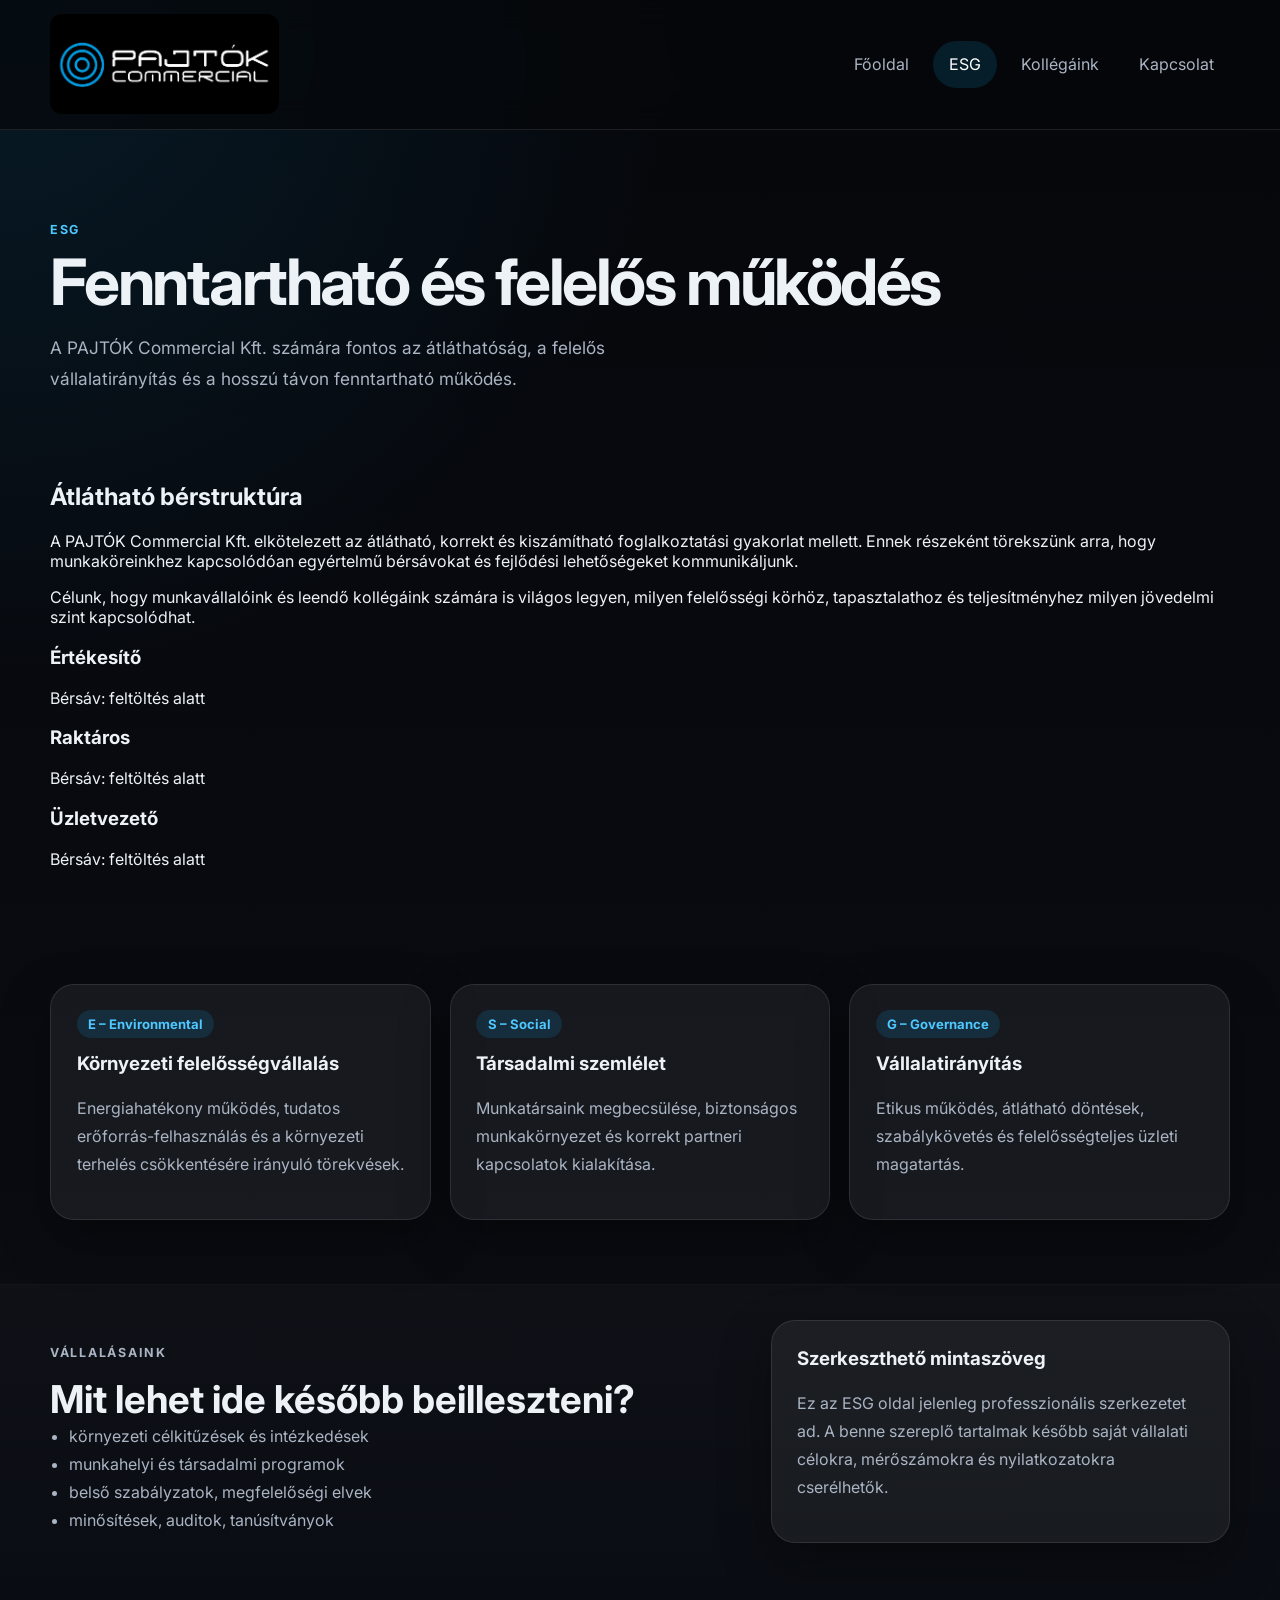
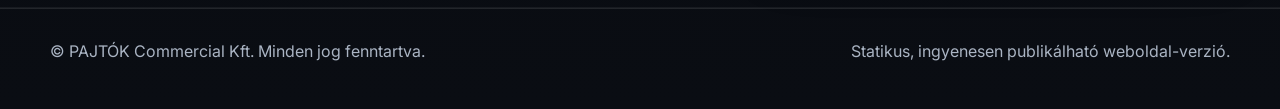
==== esg.html @ cf38f134 "Update esg.html" ====
<!DOCTYPE html>
<html lang="hu">
<head>
  <meta charset="UTF-8" />
  <meta name="viewport" content="width=device-width, initial-scale=1.0" />
  <title>ESG szemlélet | PAJTÓK Commercial Kft.</title>
  <meta name="description" content="PAJTÓK Commercial Kft. ESG oldala." />
  <link rel="preconnect" href="https://fonts.googleapis.com">
  <link rel="preconnect" href="https://fonts.gstatic.com" crossorigin>
  <link href="https://fonts.googleapis.com/css2?family=Inter:wght@400;500;600;700;800&display=swap" rel="stylesheet">
  <link rel="stylesheet" href="styles.css" />
  <meta name="description" content="Autóalkatrész kereskedelem Egerben és Hatvanban. Az Inter Cars Hungária Kft. franchise partnereként gyors és megbízható kiszolgálás." />
</head>
<body>
  <header class="site-header">
    <div class="container nav-wrap">
      <a class="brand" href="index.html">
        <img src="logo.jpg" alt="PAJTÓK Commercial Kft. logó" class="brand-logo" />
      </a>
      <button class="menu-toggle" aria-label="Menü megnyitása">☰</button>
      <nav class="site-nav">
        <a href="index.html">Főoldal</a>
        <a class="active" href="esg.html">ESG</a>
        <a href="kollegaink.html">Kollégáink</a>
        <a href="kapcsolat.html">Kapcsolat</a>
      </nav>
    </div>
  </header>

  <main>
    <section class="page-hero small-hero">
      <div class="container">
        <p class="eyebrow">ESG</p>
        <h1>Fenntartható és felelős működés</h1>
        <p class="lead narrow">
          A PAJTÓK Commercial Kft. számára fontos az átláthatóság, a felelős vállalatirányítás és a hosszú távon fenntartható működés.
        </p>
      </div>
    </section>
</section>

<!-- IDE jön az új blokk -->

<section class="section">
  <div class="container">
    <h2>Átlátható bérstruktúra</h2>

    <p>
      A PAJTÓK Commercial Kft. elkötelezett az átlátható, korrekt és kiszámítható foglalkoztatási gyakorlat mellett.
      Ennek részeként törekszünk arra, hogy munkaköreinkhez kapcsolódóan egyértelmű bérsávokat és fejlődési lehetőségeket kommunikáljunk.
    </p>

    <p>
      Célunk, hogy munkavállalóink és leendő kollégáink számára is világos legyen, milyen felelősségi körhöz,
      tapasztalathoz és teljesítményhez milyen jövedelmi szint kapcsolódhat.
    </p>

    <div class="salary-grid">
      <div class="salary-card">
        <h3>Értékesítő</h3>
        <p>Bérsáv: feltöltés alatt</p>
      </div>

      <div class="salary-card">
        <h3>Raktáros</h3>
        <p>Bérsáv: feltöltés alatt</p>
      </div>

      <div class="salary-card">
        <h3>Üzletvezető</h3>
        <p>Bérsáv: feltöltés alatt</p>
      </div>
    </div>
  </div>
</section>
    <section class="section">
      <div class="container cards three">
        <article class="card">
          <span class="pill">E – Environmental</span>
          <h3>Környezeti felelősségvállalás</h3>
          <p>Energiahatékony működés, tudatos erőforrás-felhasználás és a környezeti terhelés csökkentésére irányuló törekvések.</p>
        </article>
        <article class="card">
          <span class="pill">S – Social</span>
          <h3>Társadalmi szemlélet</h3>
          <p>Munkatársaink megbecsülése, biztonságos munkakörnyezet és korrekt partneri kapcsolatok kialakítása.</p>
        </article>
        <article class="card">
          <span class="pill">G – Governance</span>
          <h3>Vállalatirányítás</h3>
          <p>Etikus működés, átlátható döntések, szabálykövetés és felelősségteljes üzleti magatartás.</p>
        </article>
      </div>
    </section>

    <section class="section section-alt">
      <div class="container split">
        <div>
          <p class="eyebrow">Vállalásaink</p>
          <h2>Mit lehet ide később beilleszteni?</h2>
          <ul class="styled-list">
            <li>környezeti célkitűzések és intézkedések</li>
            <li>munkahelyi és társadalmi programok</li>
            <li>belső szabályzatok, megfelelőségi elvek</li>
            <li>minősítések, auditok, tanúsítványok</li>
          </ul>
        </div>
        <div class="card">
          <h3>Szerkeszthető mintaszöveg</h3>
          <p>
            Ez az ESG oldal jelenleg professzionális szerkezetet ad. A benne szereplő tartalmak később saját vállalati célokra, mérőszámokra
            és nyilatkozatokra cserélhetők.
          </p>
        </div>
      </div>
    </section>
  </main>

  <footer class="site-footer">
    <div class="container footer-wrap">
      <p>© <span id="year"></span> PAJTÓK Commercial Kft. Minden jog fenntartva.</p>
      <p class="footer-note">Statikus, ingyenesen publikálható weboldal-verzió.</p>
    </div>
  </footer>

  <script src="script.js"></script>
</body>
</html>
---- styles.css ----
:root {
  --bg: #06070a;
  --bg-soft: #0e1118;
  --panel: rgba(255, 255, 255, 0.06);
  --panel-strong: rgba(255, 255, 255, 0.09);
  --text: #edf2f7;
  --muted: #aab4c3;
  --line: rgba(255, 255, 255, 0.10);
  --accent: #10a7ef;
  --accent-2: #4fc7ff;
  --shadow: 0 20px 50px rgba(0,0,0,.35);
  --radius: 24px;
  --container: 1180px;
}

* { box-sizing: border-box; }
html { scroll-behavior: smooth; }
body {
  margin: 0;
  font-family: 'Inter', system-ui, sans-serif;
  background:
    radial-gradient(circle at top left, rgba(16, 167, 239, 0.12), transparent 32%),
    linear-gradient(180deg, #05070b 0%, #0a0d13 100%);
  color: var(--text);
}

a { color: inherit; text-decoration: none; }
img { max-width: 100%; display: block; }

.container {
  width: min(calc(100% - 2rem), var(--container));
  margin: 0 auto;
}

.site-header {
  position: sticky;
  top: 0;
  z-index: 20;
  backdrop-filter: blur(16px);
  background: rgba(6, 7, 10, 0.72);
  border-bottom: 1px solid var(--line);
}

.nav-wrap {
  display: flex;
  align-items: center;
  justify-content: space-between;
  gap: 1rem;
  padding: 0.9rem 0;
}

.brand-logo {
  height: 100px;
  width: auto;
  object-fit: contain;
  border-radius: 12px;
}

.site-nav {
  display: flex;
  gap: 0.5rem;
  flex-wrap: wrap;
}

.site-nav a {
  padding: 0.85rem 1rem;
  border-radius: 999px;
  color: var(--muted);
  transition: 0.25s ease;
}

.site-nav a:hover,
.site-nav a.active {
  color: white;
  background: rgba(16, 167, 239, 0.14);
}

.menu-toggle {
  display: none;
  border: 1px solid var(--line);
  background: transparent;
  color: white;
  border-radius: 14px;
  padding: 0.6rem 0.8rem;
  font-size: 1.1rem;
}

.hero,
.page-hero {
  padding: 5rem 0 3rem;
}

.hero-grid,
.split,
.contact-grid {
  display: grid;
  grid-template-columns: 1.2fr 0.8fr;
  gap: 2rem;
  align-items: center;
}

.hero h1,
.page-hero h1 {
  font-size: clamp(2.3rem, 5vw, 4.5rem);
  line-height: 1.02;
  margin: 0 0 1rem;
  letter-spacing: -0.04em;
}

.eyebrow {
  color: var(--accent-2);
  text-transform: uppercase;
  letter-spacing: 0.14em;
  font-size: 0.78rem;
  font-weight: 700;
  margin-bottom: 0.75rem;
}

.lead {
  font-size: 1.08rem;
  line-height: 1.8;
  color: var(--muted);
  max-width: 62ch;
}

.narrow { max-width: 54ch; }
.small-hero { padding-bottom: 1rem; }

.hero-actions {
  display: flex;
  gap: 0.85rem;
  flex-wrap: wrap;
  margin-top: 1.6rem;
}

.btn {
  display: inline-flex;
  align-items: center;
  justify-content: center;
  padding: 0.9rem 1.2rem;
  border-radius: 999px;
  font-weight: 700;
  transition: transform .2s ease, opacity .2s ease, background .2s ease;
}

.btn:hover { transform: translateY(-1px); }
.btn-primary {
  background: linear-gradient(135deg, var(--accent), var(--accent-2));
  color: #031018;
}
.btn-secondary {
  border: 1px solid var(--line);
  background: rgba(255,255,255,.04);
}

.glass,
.card,
.team-card {
  background: var(--panel);
  border: 1px solid var(--line);
  border-radius: var(--radius);
  box-shadow: var(--shadow);
}

.hero-card,
.card,
.team-card {
  padding: 1.6rem;
}

.section {
  padding: 2.2rem 0 4rem;
}

.section-alt {
  background: linear-gradient(180deg, rgba(255,255,255,0.02), rgba(255,255,255,0));
  border-top: 1px solid rgba(255,255,255,0.04);
  border-bottom: 1px solid rgba(255,255,255,0.04);
}

.section-heading { margin-bottom: 1.5rem; }
.section-heading h2,
.split h2 { font-size: clamp(1.8rem, 3vw, 2.7rem); margin: 0; }

.cards.three {
  display: grid;
  grid-template-columns: repeat(3, 1fr);
  gap: 1.2rem;
}

.card h3,
.team-card h3,
.hero-card h2 { margin-top: 0; }
.card p,
.team-card p,
.split p,
.hero-card li,
.styled-list li,
.accent-card li { color: var(--muted); line-height: 1.75; }

.check-list,
.styled-list,
.accent-card ol {
  margin: 0;
  padding-left: 1.2rem;
}

.pill {
  display: inline-block;
  margin-bottom: 0.9rem;
  padding: 0.35rem 0.7rem;
  border-radius: 999px;
  background: rgba(16, 167, 239, 0.14);
  color: var(--accent-2);
  font-size: 0.82rem;
  font-weight: 700;
}

.accent-card {
  background: linear-gradient(180deg, rgba(16,167,239,.12), rgba(255,255,255,.04));
}

.team-card {
  text-align: center;
}

.avatar {
  width: 74px;
  height: 74px;
  margin: 0 auto 1rem;
  border-radius: 50%;
  background: linear-gradient(135deg, var(--accent), var(--accent-2));
  color: #031018;
  display: grid;
  place-items: center;
  font-weight: 800;
  font-size: 1.15rem;
}

.role {
  color: var(--accent-2) !important;
  font-weight: 600;
}

.contact-grid {
  align-items: start;
}

.contact-card h2 { margin-top: 0; }
.contact-list {
  display: grid;
  gap: 1rem;
}
.contact-label {
  display: block;
  color: var(--muted);
  font-size: 0.82rem;
  margin-bottom: 0.25rem;
  text-transform: uppercase;
  letter-spacing: 0.08em;
}

.contact-form {
  display: grid;
  gap: 1rem;
}

.contact-form label {
  display: grid;
  gap: 0.5rem;
  color: var(--muted);
  font-weight: 500;
}

.contact-form input,
.contact-form textarea {
  width: 100%;
  border: 1px solid var(--line);
  border-radius: 18px;
  background: rgba(255,255,255,0.04);
  color: white;
  padding: 0.95rem 1rem;
  font: inherit;
}

.form-note {
  margin-top: 0.9rem;
  color: var(--muted);
  font-size: 0.92rem;
}

.site-footer {
  border-top: 1px solid var(--line);
  padding: 1rem 0 2rem;
}

.footer-wrap {
  display: flex;
  justify-content: space-between;
  gap: 1rem;
  flex-wrap: wrap;
  color: var(--muted);
}

@media (max-width: 920px) {
  .hero-grid,
  .split,
  .contact-grid,
  .cards.three {
    grid-template-columns: 1fr;
  }

  .menu-toggle { display: inline-block; }
  .site-nav {
    display: none;
    position: absolute;
    left: 1rem;
    right: 1rem;
    top: calc(100% + 0.5rem);
    flex-direction: column;
    padding: 0.8rem;
    background: rgba(8, 10, 15, 0.98);
    border: 1px solid var(--line);
    border-radius: 20px;
  }
  .site-nav.open { display: flex; }
}
.brand {
background: transparent;
  padding: 0;
  border-radius: 0;
}
.contact-grid {
  display: grid;
  grid-template-columns: 1fr 1fr;
  gap: 24px;
  margin-top: 30px;
}

.contact-card {
  background: rgba(255,255,255,0.04);
  padding: 20px;
  border-radius: 16px;
  border: 1px solid rgba(255,255,255,0.08);
}

.contact-card h2 {
  margin-bottom: 10px;
}

.contact-card a {
  color: #4fd1ff;
  text-decoration: none;
}

.contact-card iframe {
  width: 100%;
  height: 250px;
  border: 0;
  border-radius: 12px;
  margin-top: 15px;
}
@media (max-width: 768px) {
  .contact-grid {
    grid-template-columns: 1fr;
  }
}
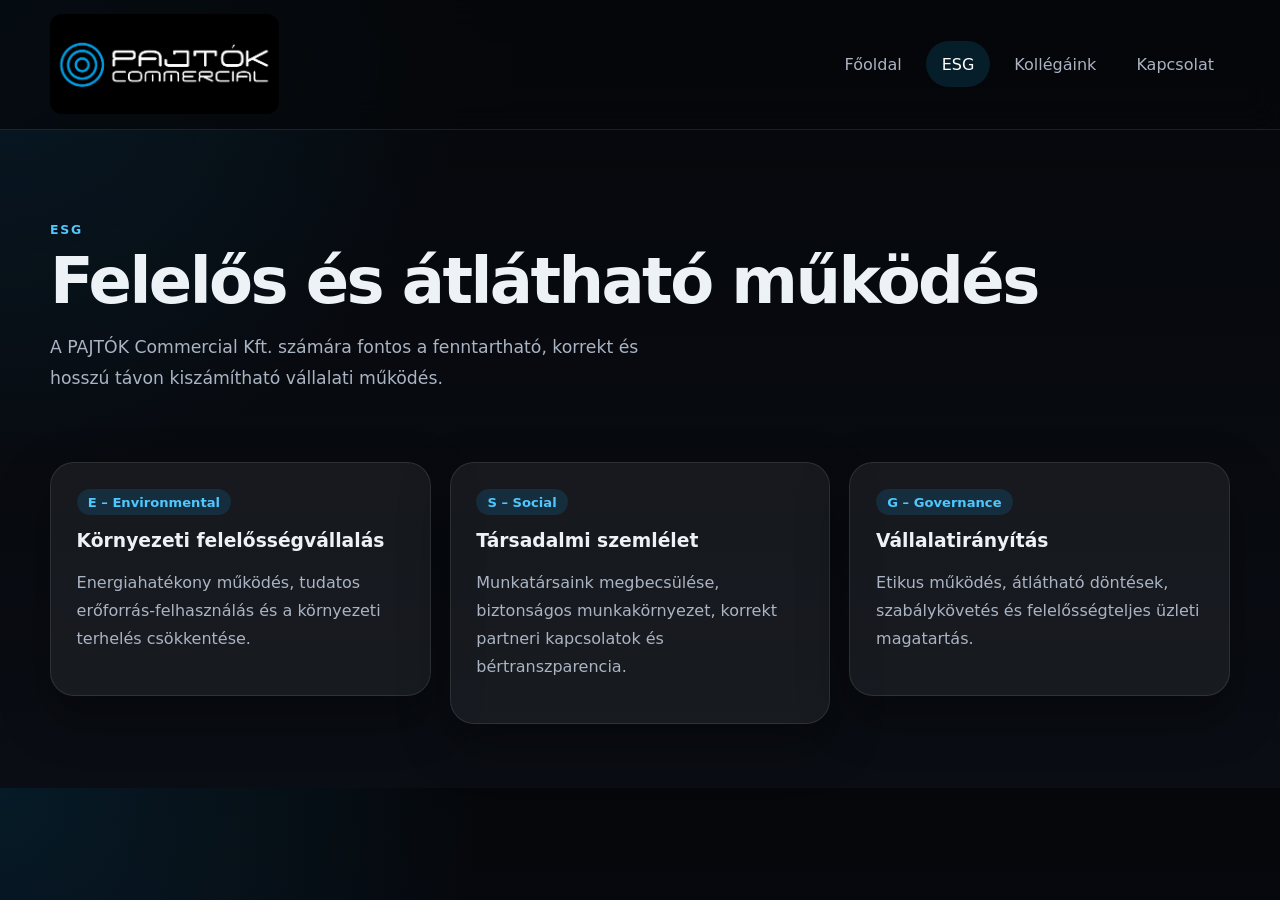
==== commit 906bb234: "Update esg.html" ====
--- a/esg.html
+++ b/esg.html
@@ -4,125 +4,88 @@
   <meta charset="UTF-8" />
   <meta name="viewport" content="width=device-width, initial-scale=1.0" />
   <title>ESG szemlélet | PAJTÓK Commercial Kft.</title>
-  <meta name="description" content="PAJTÓK Commercial Kft. ESG oldala." />
-  <link rel="preconnect" href="https://fonts.googleapis.com">
-  <link rel="preconnect" href="https://fonts.gstatic.com" crossorigin>
-  <link href="https://fonts.googleapis.com/css2?family=Inter:wght@400;500;600;700;800&display=swap" rel="stylesheet">
-  <link rel="stylesheet" href="styles.css" />
-  <meta name="description" content="Autóalkatrész kereskedelem Egerben és Hatvanban. Az Inter Cars Hungária Kft. franchise partnereként gyors és megbízható kiszolgálás." />
+  <meta name="description" content="A PAJTÓK Commercial Kft. ESG szemlélete: környezeti felelősségvállalás, társadalmi szemlélet és átlátható vállalatirányítás." />
+  <link rel="stylesheet" href="styles.css".info-card-link {
+  display: block;
+  text-decoration: none;
+  color: inherit;
+}
+
+.info-card-link .card {
+  height: 100%;
+  cursor: pointer;
+  transition: transform 0.25s ease, border-color 0.25s ease, box-shadow 0.25s ease;
+}
+
+.info-card-link .card:hover {
+  transform: translateY(-4px);
+  border-color: rgba(79, 209, 255, 0.25);
+  box-shadow: 0 18px 40px rgba(0, 0, 0, 0.22);
+} />
 </head>
+
 <body>
-  <header class="site-header">
-    <div class="container nav-wrap">
-      <a class="brand" href="index.html">
-        <img src="logo.jpg" alt="PAJTÓK Commercial Kft. logó" class="brand-logo" />
-      </a>
-      <button class="menu-toggle" aria-label="Menü megnyitása">☰</button>
-      <nav class="site-nav">
-        <a href="index.html">Főoldal</a>
-        <a class="active" href="esg.html">ESG</a>
-        <a href="kollegaink.html">Kollégáink</a>
-        <a href="kapcsolat.html">Kapcsolat</a>
-      </nav>
+<header class="site-header">
+  <div class="container nav-wrap">
+    <a class="brand" href="index.html">
+      <img src="logo.jpg" alt="PAJTÓK Commercial Kft. logó" class="brand-logo" />
+    </a>
+
+    <nav class="site-nav">
+      <a href="index.html">Főoldal</a>
+      <a class="active" href="esg.html">ESG</a>
+      <a href="kollegaink.html">Kollégáink</a>
+      <a href="kapcsolat.html">Kapcsolat</a>
+    </nav>
+  </div>
+</header>
+
+<main>
+  <section class="page-hero small-hero">
+    <div class="container">
+      <p class="eyebrow">ESG</p>
+      <h1>Felelős és átlátható működés</h1>
+      <p class="lead narrow">
+        A PAJTÓK Commercial Kft. számára fontos a fenntartható, korrekt és hosszú távon kiszámítható vállalati működés.
+      </p>
     </div>
-  </header>
+  </section>
 
-  <main>
-    <section class="page-hero small-hero">
-      <div class="container">
-        <p class="eyebrow">ESG</p>
-        <h1>Fenntartható és felelős működés</h1>
-        <p class="lead narrow">
-          A PAJTÓK Commercial Kft. számára fontos az átláthatóság, a felelős vállalatirányítás és a hosszú távon fenntartható működés.
-        </p>
-      </div>
-    </section>
-</section>
+  <section class="section">
+    <div class="container cards three">
 
-<!-- IDE jön az új blokk -->
-
-<section class="section">
-  <div class="container">
-    <h2>Átlátható bérstruktúra</h2>
-
-    <p>
-      A PAJTÓK Commercial Kft. elkötelezett az átlátható, korrekt és kiszámítható foglalkoztatási gyakorlat mellett.
-      Ennek részeként törekszünk arra, hogy munkaköreinkhez kapcsolódóan egyértelmű bérsávokat és fejlődési lehetőségeket kommunikáljunk.
-    </p>
-
-    <p>
-      Célunk, hogy munkavállalóink és leendő kollégáink számára is világos legyen, milyen felelősségi körhöz,
-      tapasztalathoz és teljesítményhez milyen jövedelmi szint kapcsolódhat.
-    </p>
-
-    <div class="salary-grid">
-      <div class="salary-card">
-        <h3>Értékesítő</h3>
-        <p>Bérsáv: feltöltés alatt</p>
-      </div>
-
-      <div class="salary-card">
-        <h3>Raktáros</h3>
-        <p>Bérsáv: feltöltés alatt</p>
-      </div>
-
-      <div class="salary-card">
-        <h3>Üzletvezető</h3>
-        <p>Bérsáv: feltöltés alatt</p>
-      </div>
-    </div>
-  </div>
-</section>
-    <section class="section">
-      <div class="container cards three">
+      <a class="info-card-link" href="environmental.html">
         <article class="card">
           <span class="pill">E – Environmental</span>
           <h3>Környezeti felelősségvállalás</h3>
-          <p>Energiahatékony működés, tudatos erőforrás-felhasználás és a környezeti terhelés csökkentésére irányuló törekvések.</p>
+          <p>
+            Energiahatékony működés, tudatos erőforrás-felhasználás és a környezeti terhelés csökkentése.
+          </p>
         </article>
+      </a>
+
+      <a class="info-card-link" href="social.html">
         <article class="card">
           <span class="pill">S – Social</span>
           <h3>Társadalmi szemlélet</h3>
-          <p>Munkatársaink megbecsülése, biztonságos munkakörnyezet és korrekt partneri kapcsolatok kialakítása.</p>
+          <p>
+            Munkatársaink megbecsülése, biztonságos munkakörnyezet, korrekt partneri kapcsolatok és bértranszparencia.
+          </p>
         </article>
+      </a>
+
+      <a class="info-card-link" href="governance.html">
         <article class="card">
           <span class="pill">G – Governance</span>
           <h3>Vállalatirányítás</h3>
-          <p>Etikus működés, átlátható döntések, szabálykövetés és felelősségteljes üzleti magatartás.</p>
+          <p>
+            Etikus működés, átlátható döntések, szabálykövetés és felelősségteljes üzleti magatartás.
+          </p>
         </article>
-      </div>
-    </section>
+      </a>
 
-    <section class="section section-alt">
-      <div class="container split">
-        <div>
-          <p class="eyebrow">Vállalásaink</p>
-          <h2>Mit lehet ide később beilleszteni?</h2>
-          <ul class="styled-list">
-            <li>környezeti célkitűzések és intézkedések</li>
-            <li>munkahelyi és társadalmi programok</li>
-            <li>belső szabályzatok, megfelelőségi elvek</li>
-            <li>minősítések, auditok, tanúsítványok</li>
-          </ul>
-        </div>
-        <div class="card">
-          <h3>Szerkeszthető mintaszöveg</h3>
-          <p>
-            Ez az ESG oldal jelenleg professzionális szerkezetet ad. A benne szereplő tartalmak később saját vállalati célokra, mérőszámokra
-            és nyilatkozatokra cserélhetők.
-          </p>
-        </div>
-      </div>
-    </section>
-  </main>
-
-  <footer class="site-footer">
-    <div class="container footer-wrap">
-      <p>© <span id="year"></span> PAJTÓK Commercial Kft. Minden jog fenntartva.</p>
-      <p class="footer-note">Statikus, ingyenesen publikálható weboldal-verzió.</p>
     </div>
-  </footer>
-
-  <script src="script.js"></script>
+  </section>
+</main>
 </body>
 </html>
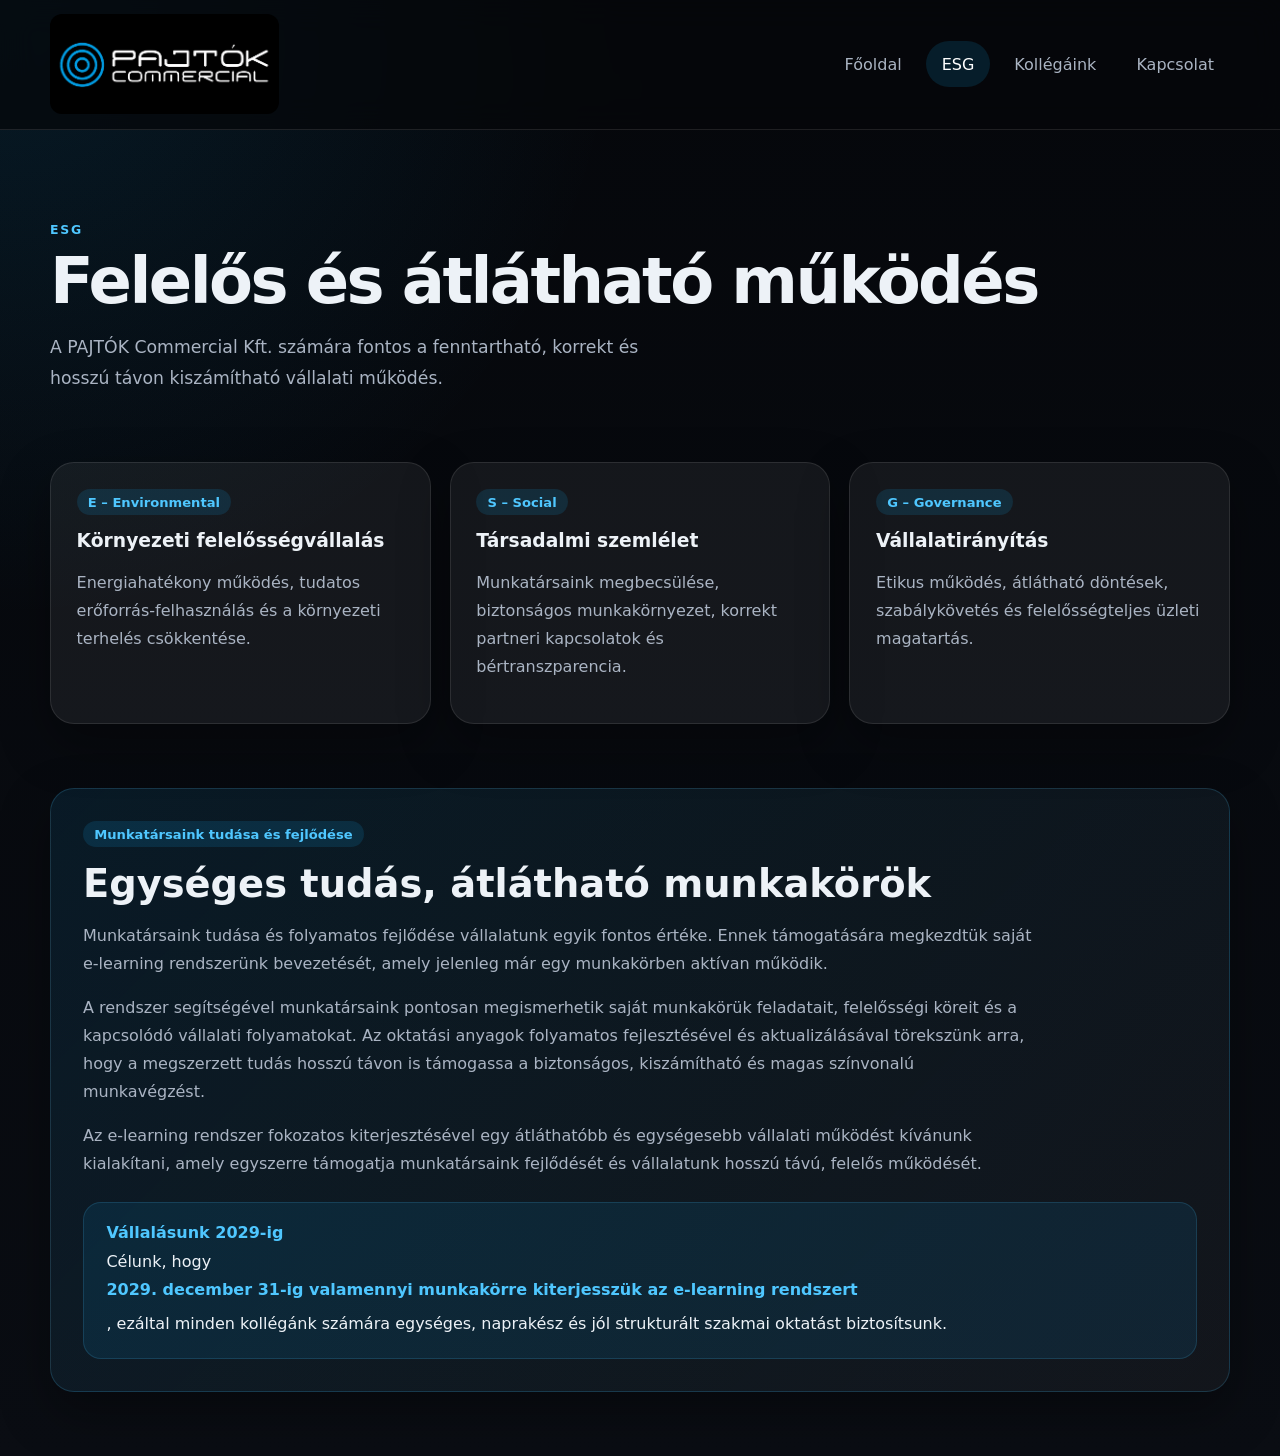
==== commit 75f28f43: "Update esg.html" ====
--- a/esg.html
+++ b/esg.html
@@ -1,34 +1,106 @@
 <!DOCTYPE html>
 <html lang="hu">
+
 <head>
   <meta charset="UTF-8" />
   <meta name="viewport" content="width=device-width, initial-scale=1.0" />
+
   <title>ESG szemlélet | PAJTÓK Commercial Kft.</title>
-  <meta name="description" content="A PAJTÓK Commercial Kft. ESG szemlélete: környezeti felelősségvállalás, társadalmi szemlélet és átlátható vállalatirányítás." />
-  <link rel="stylesheet" href="styles.css".info-card-link {
-  display: block;
-  text-decoration: none;
-  color: inherit;
-}
-
-.info-card-link .card {
-  height: 100%;
-  cursor: pointer;
-  transition: transform 0.25s ease, border-color 0.25s ease, box-shadow 0.25s ease;
-}
-
-.info-card-link .card:hover {
-  transform: translateY(-4px);
-  border-color: rgba(79, 209, 255, 0.25);
-  box-shadow: 0 18px 40px rgba(0, 0, 0, 0.22);
-} />
+
+  <meta
+    name="description"
+    content="A PAJTÓK Commercial Kft. ESG szemlélete: környezeti felelősségvállalás, társadalmi szemlélet, munkatársaink fejlesztése és átlátható vállalatirányítás."
+  />
+
+  <link rel="stylesheet" href="styles.css" />
+
+  <style>
+    .info-card-link {
+      display: block;
+      text-decoration: none;
+      color: inherit;
+    }
+
+    .info-card-link .card {
+      height: 100%;
+      cursor: pointer;
+      transition:
+        transform 0.25s ease,
+        border-color 0.25s ease,
+        box-shadow 0.25s ease;
+    }
+
+    .info-card-link .card:hover {
+      transform: translateY(-4px);
+      border-color: rgba(79, 209, 255, 0.25);
+      box-shadow: 0 18px 40px rgba(0, 0, 0, 0.22);
+    }
+
+    /* E-learning ESG blokk */
+
+    .learning-section {
+      padding-top: 0;
+    }
+
+    .learning-card {
+      background:
+        linear-gradient(
+          135deg,
+          rgba(16, 167, 239, 0.10),
+          rgba(255, 255, 255, 0.04)
+        );
+      border: 1px solid rgba(79, 199, 255, 0.18);
+      border-radius: var(--radius);
+      padding: 2rem;
+      box-shadow: var(--shadow);
+    }
+
+    .learning-card h2 {
+      margin-top: 0;
+      margin-bottom: 1rem;
+      font-size: clamp(1.7rem, 3vw, 2.4rem);
+    }
+
+    .learning-card p {
+      color: var(--muted);
+      line-height: 1.75;
+      max-width: 950px;
+    }
+
+    .learning-goal {
+      margin-top: 1.5rem;
+      padding: 1.2rem 1.4rem;
+      background: rgba(16, 167, 239, 0.10);
+      border: 1px solid rgba(79, 199, 255, 0.16);
+      border-radius: 18px;
+    }
+
+    .learning-goal strong {
+      display: block;
+      color: var(--accent-2);
+      margin-bottom: 0.4rem;
+    }
+
+    .learning-goal p {
+      margin: 0;
+      color: var(--text);
+    }
+  </style>
 </head>
 
+
 <body>
+
 <header class="site-header">
+
   <div class="container nav-wrap">
+
     <a class="brand" href="index.html">
-      <img src="logo.jpg" alt="PAJTÓK Commercial Kft. logó" class="brand-logo" />
+      <img
+        src="logo.jpg"
+        alt="PAJTÓK Commercial Kft. logó"
+        class="brand-logo"
+      />
     </a>
 
     <nav class="site-nav">
@@ -37,55 +109,183 @@
       <a href="kollegaink.html">Kollégáink</a>
       <a href="kapcsolat.html">Kapcsolat</a>
     </nav>
+
   </div>
+
 </header>
 
+
 <main>
+
+  <!-- ESG FEJLÉC -->
+
   <section class="page-hero small-hero">
+
     <div class="container">
+
       <p class="eyebrow">ESG</p>
+
       <h1>Felelős és átlátható működés</h1>
+
       <p class="lead narrow">
-        A PAJTÓK Commercial Kft. számára fontos a fenntartható, korrekt és hosszú távon kiszámítható vállalati működés.
+        A PAJTÓK Commercial Kft. számára fontos a fenntartható,
+        korrekt és hosszú távon kiszámítható vállalati működés.
       </p>
+
     </div>
+
   </section>
 
+
+  <!-- ESG HÁROM FŐ PILLÉR -->
+
   <section class="section">
+
     <div class="container cards three">
 
+
+      <!-- ENVIRONMENTAL -->
+
       <a class="info-card-link" href="environmental.html">
+
         <article class="card">
-          <span class="pill">E – Environmental</span>
-          <h3>Környezeti felelősségvállalás</h3>
-          <p>
-            Energiahatékony működés, tudatos erőforrás-felhasználás és a környezeti terhelés csökkentése.
-          </p>
+
+          <span class="pill">
+            E – Environmental
+          </span>
+
+          <h3>
+            Környezeti felelősségvállalás
+          </h3>
+
+          <p>
+            Energiahatékony működés, tudatos erőforrás-felhasználás
+            és a környezeti terhelés csökkentése.
+          </p>
+
         </article>
+
       </a>
 
+
+      <!-- SOCIAL -->
+
       <a class="info-card-link" href="social.html">
+
         <article class="card">
-          <span class="pill">S – Social</span>
-          <h3>Társadalmi szemlélet</h3>
-          <p>
-            Munkatársaink megbecsülése, biztonságos munkakörnyezet, korrekt partneri kapcsolatok és bértranszparencia.
-          </p>
+
+          <span class="pill">
+            S – Social
+          </span>
+
+          <h3>
+            Társadalmi szemlélet
+          </h3>
+
+          <p>
+            Munkatársaink megbecsülése, biztonságos munkakörnyezet,
+            korrekt partneri kapcsolatok és bértranszparencia.
+          </p>
+
         </article>
+
       </a>
 
+
+      <!-- GOVERNANCE -->
+
       <a class="info-card-link" href="governance.html">
+
         <article class="card">
-          <span class="pill">G – Governance</span>
-          <h3>Vállalatirányítás</h3>
-          <p>
-            Etikus működés, átlátható döntések, szabálykövetés és felelősségteljes üzleti magatartás.
-          </p>
+
+          <span class="pill">
+            G – Governance
+          </span>
+
+          <h3>
+            Vállalatirányítás
+          </h3>
+
+          <p>
+            Etikus működés, átlátható döntések, szabálykövetés
+            és felelősségteljes üzleti magatartás.
+          </p>
+
         </article>
+
       </a>
 
     </div>
+
   </section>
+
+
+  <!-- E-LEARNING / VÁLLALATI FEJLESZTÉS -->
+
+  <section class="section learning-section">
+
+    <div class="container">
+
+      <div class="learning-card">
+
+        <span class="pill">
+          Munkatársaink tudása és fejlődése
+        </span>
+
+        <h2>
+          Egységes tudás, átlátható munkakörök
+        </h2>
+
+        <p>
+          Munkatársaink tudása és folyamatos fejlődése vállalatunk
+          egyik fontos értéke. Ennek támogatására megkezdtük saját
+          e-learning rendszerünk bevezetését, amely jelenleg már
+          egy munkakörben aktívan működik.
+        </p>
+
+        <p>
+          A rendszer segítségével munkatársaink pontosan megismerhetik
+          saját munkakörük feladatait, felelősségi köreit és a kapcsolódó
+          vállalati folyamatokat. Az oktatási anyagok folyamatos
+          fejlesztésével és aktualizálásával törekszünk arra, hogy a
+          megszerzett tudás hosszú távon is támogassa a biztonságos,
+          kiszámítható és magas színvonalú munkavégzést.
+        </p>
+
+        <p>
+          Az e-learning rendszer fokozatos kiterjesztésével egy
+          átláthatóbb és egységesebb vállalati működést kívánunk
+          kialakítani, amely egyszerre támogatja munkatársaink
+          fejlődését és vállalatunk hosszú távú, felelős működését.
+        </p>
+
+
+        <!-- KONKRÉT ESG CÉL -->
+
+        <div class="learning-goal">
+
+          <strong>
+            Vállalásunk 2029-ig
+          </strong>
+
+          <p>
+            Célunk, hogy <strong>2029. december 31-ig valamennyi
+            munkakörre kiterjesszük az e-learning rendszert</strong>,
+            ezáltal minden kollégánk számára egységes, naprakész
+            és jól strukturált szakmai oktatást biztosítsunk.
+          </p>
+
+        </div>
+
+      </div>
+
+    </div>
+
+  </section>
+
 </main>
+
+
 </body>
+
 </html>
--- a/styles.css
+++ b/styles.css
@@ -242,9 +242,14 @@
   font-weight: 600;
 }
 
-.contact-grid {
-  align-items: start;
-}
+.contact-grid { 
+  display: grid; 
+  grid-template-columns: repeat(3, 1fr); 
+  gap: 20px; 
+  margin-top: 30px; 
+  align-items: stretch;
+}
+
 
 .contact-card h2 { margin-top: 0; }
 .contact-list {
@@ -332,16 +337,19 @@
 }
 .contact-grid {
   display: grid;
-  grid-template-columns: 1fr 1fr;
+  grid-template-columns: repeat(3, 1fr);
   gap: 24px;
   margin-top: 30px;
 }
 
-.contact-card {
-  background: rgba(255,255,255,0.04);
-  padding: 20px;
-  border-radius: 16px;
+.contact-card { 
+  background: rgba(255,255,255,0.04); 
+  padding: 20px; 
+  border-radius: 16px; 
   border: 1px solid rgba(255,255,255,0.08);
+
+  display: flex;
+  flex-direction: column;
 }
 
 .contact-card h2 {
@@ -353,12 +361,12 @@
   text-decoration: none;
 }
 
-.contact-card iframe {
-  width: 100%;
-  height: 250px;
-  border: 0;
+.contact-card iframe { 
+  width: 100%; 
+  height: 250px; 
+  border: 0; 
   border-radius: 12px;
-  margin-top: 15px;
+  margin-top: auto;
 }
 @media (max-width: 768px) {
   .contact-grid {
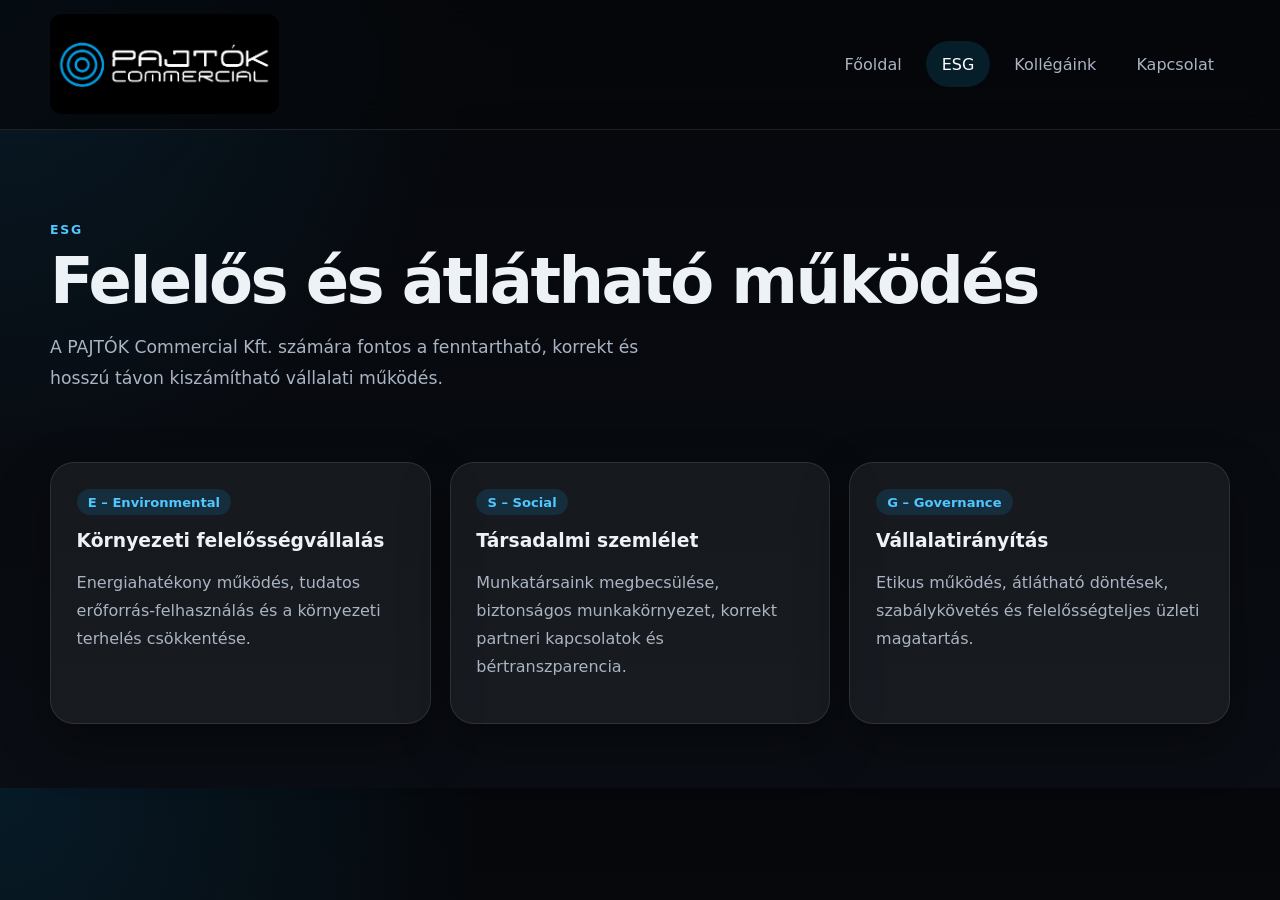
==== commit a260dcbb: "Update esg.html" ====
--- a/esg.html
+++ b/esg.html
@@ -219,73 +219,4 @@
 
   </section>
 
-
-  <!-- E-LEARNING / VÁLLALATI FEJLESZTÉS -->
-
-  <section class="section learning-section">
-
-    <div class="container">
-
-      <div class="learning-card">
-
-        <span class="pill">
-          Munkatársaink tudása és fejlődése
-        </span>
-
-        <h2>
-          Egységes tudás, átlátható munkakörök
-        </h2>
-
-        <p>
-          Munkatársaink tudása és folyamatos fejlődése vállalatunk
-          egyik fontos értéke. Ennek támogatására megkezdtük saját
-          e-learning rendszerünk bevezetését, amely jelenleg már
-          egy munkakörben aktívan működik.
-        </p>
-
-        <p>
-          A rendszer segítségével munkatársaink pontosan megismerhetik
-          saját munkakörük feladatait, felelősségi köreit és a kapcsolódó
-          vállalati folyamatokat. Az oktatási anyagok folyamatos
-          fejlesztésével és aktualizálásával törekszünk arra, hogy a
-          megszerzett tudás hosszú távon is támogassa a biztonságos,
-          kiszámítható és magas színvonalú munkavégzést.
-        </p>
-
-        <p>
-          Az e-learning rendszer fokozatos kiterjesztésével egy
-          átláthatóbb és egységesebb vállalati működést kívánunk
-          kialakítani, amely egyszerre támogatja munkatársaink
-          fejlődését és vállalatunk hosszú távú, felelős működését.
-        </p>
-
-
-        <!-- KONKRÉT ESG CÉL -->
-
-        <div class="learning-goal">
-
-          <strong>
-            Vállalásunk 2029-ig
-          </strong>
-
-          <p>
-            Célunk, hogy <strong>2029. december 31-ig valamennyi
-            munkakörre kiterjesszük az e-learning rendszert</strong>,
-            ezáltal minden kollégánk számára egységes, naprakész
-            és jól strukturált szakmai oktatást biztosítsunk.
-          </p>
-
-        </div>
-
-      </div>
-
-    </div>
-
-  </section>
-
-</main>
-
-
-</body>
-
 </html>
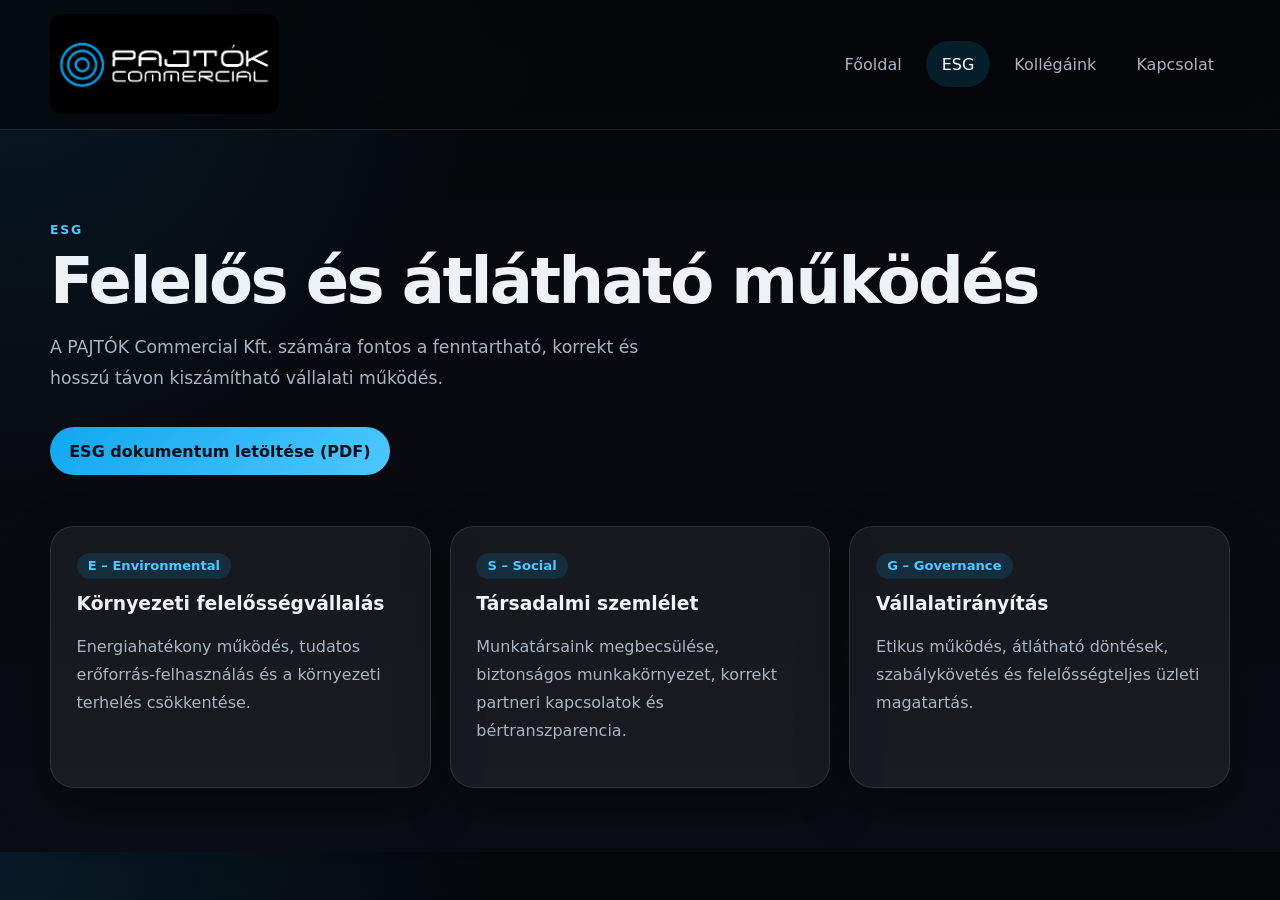
==== commit 8fa47b52: "Update esg.html" ====
--- a/esg.html
+++ b/esg.html
@@ -136,7 +136,16 @@
 
   </section>
 
-
+<!-- ESG PDF LETÖLTÉS -->
+<section style="padding: 0 0 1rem;">
+  <div class="container">
+    <a href="PAJTOK_Commercial_ESG_2029.pdf"
+       download
+       class="btn btn-primary">
+      ESG dokumentum letöltése (PDF)
+    </a>
+  </div>
+</section>
   <!-- ESG HÁROM FŐ PILLÉR -->
 
   <section class="section">
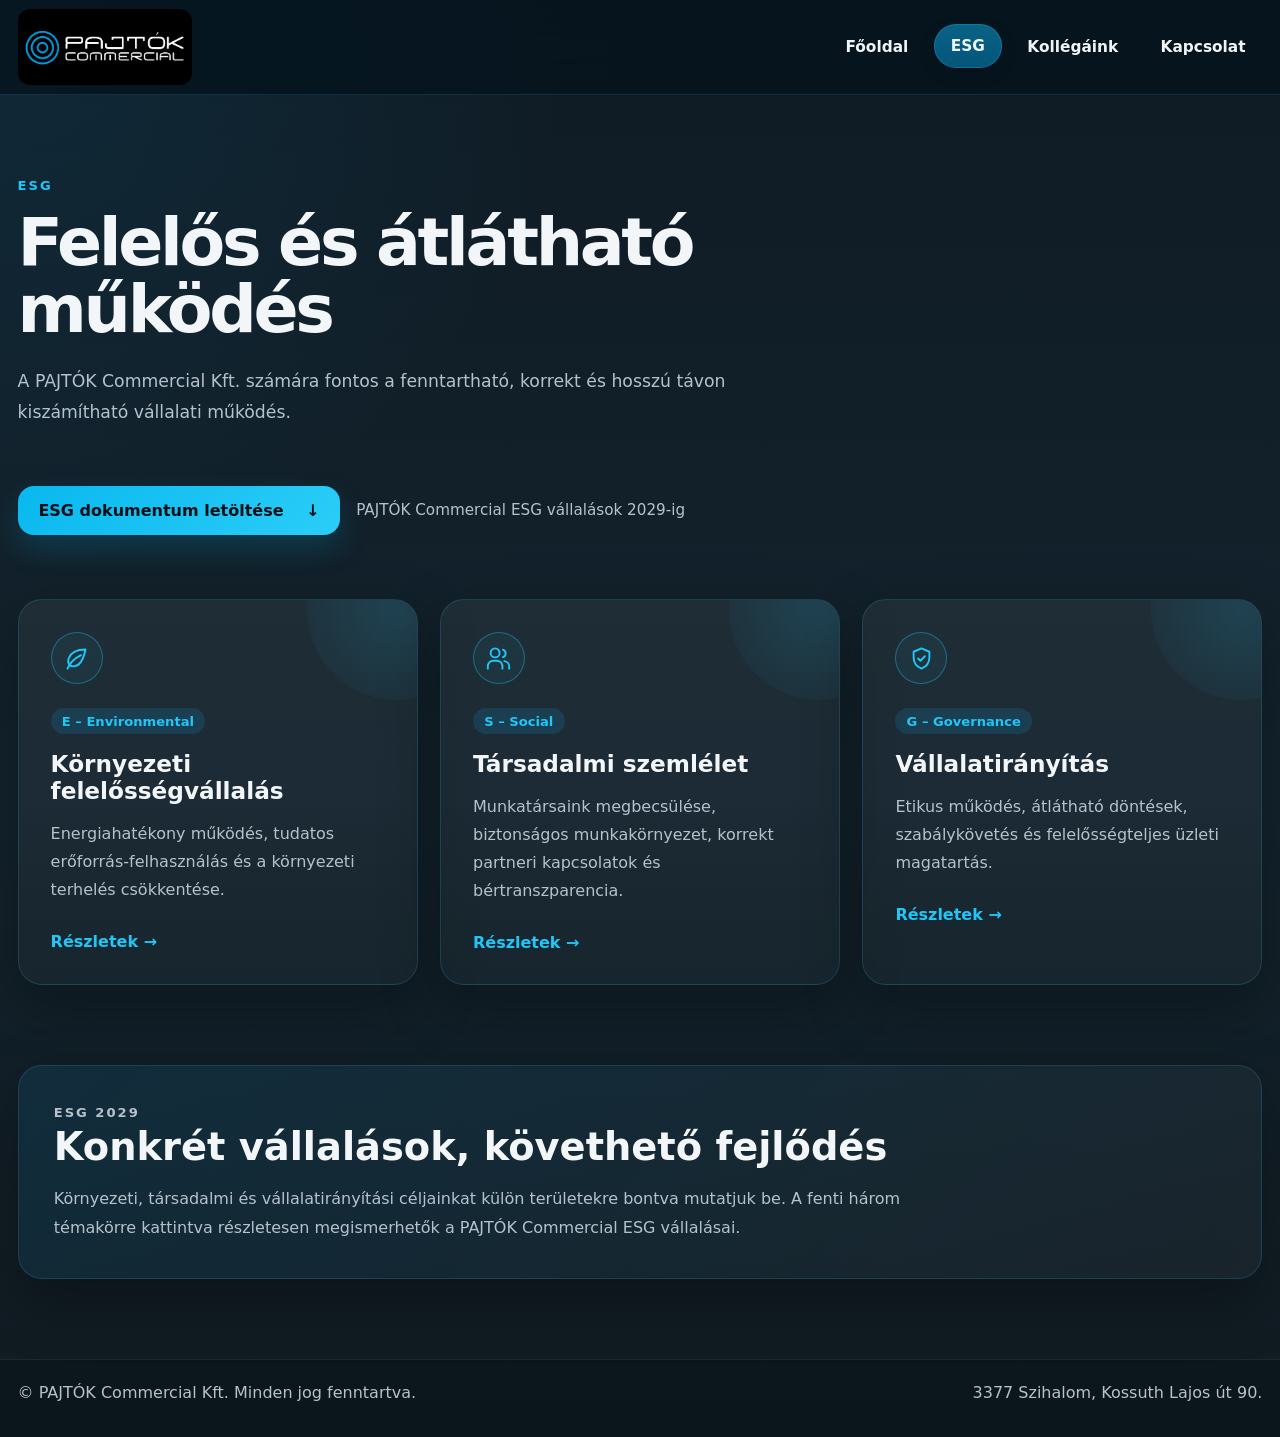
==== commit 1d1f1eb3: "Update esg.html" ====
--- a/esg.html
+++ b/esg.html
@@ -9,223 +9,703 @@
 
   <meta
     name="description"
-    content="A PAJTÓK Commercial Kft. ESG szemlélete: környezeti felelősségvállalás, társadalmi szemlélet, munkatársaink fejlesztése és átlátható vállalatirányítás."
+    content="A PAJTÓK Commercial Kft. ESG szemlélete: környezeti felelősségvállalás, társadalmi szemlélet és átlátható vállalatirányítás."
   />
 
   <link rel="stylesheet" href="styles.css" />
 
   <style>
-    .info-card-link {
+
+    /* =========================================================
+       ESG OLDAL – SAJÁT STÍLUSOK
+       ========================================================= */
+
+    .esg-hero {
+      padding: 5.2rem 0 2.5rem;
+    }
+
+    .esg-hero-inner {
+      max-width: 1000px;
+    }
+
+    .esg-hero h1 {
+      margin: 0;
+      max-width: 950px;
+
+      font-size: clamp(3rem, 5.2vw, 5rem);
+      line-height: 1;
+      letter-spacing: -0.05em;
+    }
+
+    .esg-hero .lead {
+      margin-top: 1.5rem;
+      max-width: 720px;
+    }
+
+
+    /* PDF BLOKK */
+
+    .esg-download {
+      padding: 0 0 3rem;
+    }
+
+    .esg-download-inner {
+      display: flex;
+      align-items: center;
+      gap: 1rem;
+      flex-wrap: wrap;
+    }
+
+    .esg-download .btn {
+      min-width: 280px;
+    }
+
+    .download-note {
+      color: var(--muted);
+      font-size: 0.95rem;
+    }
+
+
+    /* ESG KÁRTYÁK */
+
+    .esg-pillars {
+      padding: 1rem 0 5rem;
+    }
+
+    .esg-grid {
+      display: grid;
+      grid-template-columns: repeat(3, 1fr);
+      gap: 1.4rem;
+    }
+
+    .esg-card-link {
       display: block;
+      color: inherit;
       text-decoration: none;
-      color: inherit;
-    }
-
-    .info-card-link .card {
       height: 100%;
-      cursor: pointer;
+    }
+
+    .esg-card {
+      position: relative;
+
+      height: 100%;
+
+      padding: 2rem;
+
+      background:
+        linear-gradient(
+          180deg,
+          rgba(255,255,255,0.055),
+          rgba(255,255,255,0.025)
+        );
+
+      border: 1px solid rgba(79,199,255,0.16);
+      border-radius: 24px;
+
+      box-shadow: var(--shadow);
+
+      overflow: hidden;
+
       transition:
         transform 0.25s ease,
         border-color 0.25s ease,
-        box-shadow 0.25s ease;
-    }
-
-    .info-card-link .card:hover {
-      transform: translateY(-4px);
-      border-color: rgba(79, 209, 255, 0.25);
-      box-shadow: 0 18px 40px rgba(0, 0, 0, 0.22);
-    }
-
-    /* E-learning ESG blokk */
-
-    .learning-section {
-      padding-top: 0;
-    }
-
-    .learning-card {
+        background 0.25s ease;
+    }
+
+    .esg-card::before {
+      content: "";
+
+      position: absolute;
+
+      width: 180px;
+      height: 180px;
+
+      right: -70px;
+      top: -80px;
+
+      border-radius: 50%;
+
+      background:
+        radial-gradient(
+          circle,
+          rgba(33,198,247,0.14),
+          rgba(33,198,247,0)
+        );
+
+      pointer-events: none;
+    }
+
+    .esg-card:hover {
+      transform: translateY(-5px);
+
+      border-color: rgba(33,198,247,0.38);
+
+      background:
+        linear-gradient(
+          180deg,
+          rgba(16,167,239,0.09),
+          rgba(255,255,255,0.03)
+        );
+    }
+
+
+    /* IKON */
+
+    .esg-icon {
+      width: 52px;
+      height: 52px;
+
+      margin-bottom: 1.5rem;
+
+      display: grid;
+      place-items: center;
+
+      border-radius: 50%;
+
+      border:
+        1px solid rgba(33,198,247,0.38);
+
+      background:
+        rgba(33,198,247,0.06);
+
+      color:
+        var(--accent-2);
+    }
+
+    .esg-icon svg {
+      width: 27px;
+      height: 27px;
+
+      fill: none;
+
+      stroke: currentColor;
+
+      stroke-width: 1.7;
+
+      stroke-linecap: round;
+      stroke-linejoin: round;
+    }
+
+
+    .esg-card .pill {
+      margin-bottom: 1rem;
+    }
+
+    .esg-card h2 {
+      margin:
+        0 0
+        1rem;
+
+      font-size: 1.45rem;
+    }
+
+    .esg-card p {
+      margin: 0;
+
+      color:
+        var(--muted);
+
+      line-height: 1.75;
+    }
+
+    .esg-card-arrow {
+      display: inline-flex;
+
+      margin-top: 1.7rem;
+
+      color:
+        var(--accent-2);
+
+      font-weight: 800;
+    }
+
+
+    /* ALSÓ ESG BLOKK */
+
+    .esg-bottom {
+      padding: 0 0 5rem;
+    }
+
+    .esg-bottom-card {
+      padding: 2.2rem;
+
+      border:
+        1px solid
+        rgba(79,199,255,0.16);
+
+      border-radius: 24px;
+
       background:
         linear-gradient(
           135deg,
-          rgba(16, 167, 239, 0.10),
-          rgba(255, 255, 255, 0.04)
+          rgba(16,167,239,0.10),
+          rgba(255,255,255,0.035)
         );
-      border: 1px solid rgba(79, 199, 255, 0.18);
-      border-radius: var(--radius);
-      padding: 2rem;
-      box-shadow: var(--shadow);
-    }
-
-    .learning-card h2 {
-      margin-top: 0;
-      margin-bottom: 1rem;
-      font-size: clamp(1.7rem, 3vw, 2.4rem);
-    }
-
-    .learning-card p {
-      color: var(--muted);
-      line-height: 1.75;
-      max-width: 950px;
-    }
-
-    .learning-goal {
-      margin-top: 1.5rem;
-      padding: 1.2rem 1.4rem;
-      background: rgba(16, 167, 239, 0.10);
-      border: 1px solid rgba(79, 199, 255, 0.16);
-      border-radius: 18px;
-    }
-
-    .learning-goal strong {
-      display: block;
-      color: var(--accent-2);
-      margin-bottom: 0.4rem;
-    }
-
-    .learning-goal p {
+
+      box-shadow:
+        var(--shadow);
+    }
+
+    .esg-bottom-card h2 {
+      margin:
+        0 0
+        1rem;
+
+      font-size:
+        clamp(
+          1.8rem,
+          3vw,
+          2.6rem
+        );
+    }
+
+    .esg-bottom-card p {
       margin: 0;
-      color: var(--text);
-    }
+
+      max-width: 900px;
+
+      color:
+        var(--muted);
+
+      line-height: 1.8;
+    }
+
+
+    /* MOBIL */
+
+    @media (max-width: 920px) {
+
+      .esg-grid {
+        grid-template-columns: 1fr;
+      }
+
+      .esg-hero {
+        padding:
+          3.5rem 0
+          2rem;
+      }
+
+    }
+
   </style>
 </head>
 
 
 <body>
 
-<header class="site-header">
-
-  <div class="container nav-wrap">
-
-    <a class="brand" href="index.html">
-      <img
-        src="logo.jpg"
-        alt="PAJTÓK Commercial Kft. logó"
-        class="brand-logo"
-      />
-    </a>
-
-    <nav class="site-nav">
-      <a href="index.html">Főoldal</a>
-      <a class="active" href="esg.html">ESG</a>
-      <a href="kollegaink.html">Kollégáink</a>
-      <a href="kapcsolat.html">Kapcsolat</a>
-    </nav>
-
-  </div>
-
-</header>
-
-
-<main>
-
-  <!-- ESG FEJLÉC -->
-
-  <section class="page-hero small-hero">
-
-    <div class="container">
-
-      <p class="eyebrow">ESG</p>
-
-      <h1>Felelős és átlátható működés</h1>
-
-      <p class="lead narrow">
-        A PAJTÓK Commercial Kft. számára fontos a fenntartható,
-        korrekt és hosszú távon kiszámítható vállalati működés.
-      </p>
+
+  <!-- =====================================================
+       FEJLÉC
+       ===================================================== -->
+
+  <header class="site-header">
+
+    <div class="container nav-wrap">
+
+      <a
+        class="brand"
+        href="index.html"
+      >
+
+        <img
+          src="logo.jpg"
+          alt="PAJTÓK Commercial Kft. logó"
+          class="brand-logo"
+        />
+
+      </a>
+
+
+      <button
+        class="menu-toggle"
+        type="button"
+        aria-label="Menü megnyitása"
+        aria-expanded="false"
+      >
+        ☰
+      </button>
+
+
+      <nav class="site-nav">
+
+        <a href="index.html">
+          Főoldal
+        </a>
+
+        <a
+          class="active"
+          href="esg.html"
+        >
+          ESG
+        </a>
+
+        <a href="kollegaink.html">
+          Kollégáink
+        </a>
+
+        <a href="kapcsolat.html">
+          Kapcsolat
+        </a>
+
+      </nav>
 
     </div>
 
-  </section>
-
-<!-- ESG PDF LETÖLTÉS -->
-<section style="padding: 0 0 1rem;">
-  <div class="container">
-    <a href="PAJTOK_Commercial_ESG_2029.pdf"
-       download
-       class="btn btn-primary">
-      ESG dokumentum letöltése (PDF)
-    </a>
-  </div>
-</section>
-  <!-- ESG HÁROM FŐ PILLÉR -->
-
-  <section class="section">
-
-    <div class="container cards three">
-
-
-      <!-- ENVIRONMENTAL -->
-
-      <a class="info-card-link" href="environmental.html">
-
-        <article class="card">
-
-          <span class="pill">
-            E – Environmental
+  </header>
+
+
+
+  <main>
+
+
+    <!-- =====================================================
+         ESG HERO
+         ===================================================== -->
+
+    <section class="esg-hero">
+
+      <div class="container">
+
+        <div class="esg-hero-inner">
+
+          <p class="eyebrow">
+            ESG
+          </p>
+
+          <h1>
+            Felelős és átlátható működés
+          </h1>
+
+          <p class="lead">
+            A PAJTÓK Commercial Kft. számára fontos a fenntartható,
+            korrekt és hosszú távon kiszámítható vállalati működés.
+          </p>
+
+        </div>
+
+      </div>
+
+    </section>
+
+
+
+    <!-- =====================================================
+         PDF LETÖLTÉS
+         ===================================================== -->
+
+    <section class="esg-download">
+
+      <div class="container">
+
+        <div class="esg-download-inner">
+
+          <a
+            href="PAJTOK_Commercial_ESG_2029.pdf"
+            download
+            class="btn btn-primary"
+          >
+            <span>ESG dokumentum letöltése</span>
+            <span>↓</span>
+          </a>
+
+          <span class="download-note">
+            PAJTÓK Commercial ESG vállalások 2029-ig
           </span>
 
-          <h3>
-            Környezeti felelősségvállalás
-          </h3>
+        </div>
+
+      </div>
+
+    </section>
+
+
+
+    <!-- =====================================================
+         ESG 3 PILLÉR
+         ===================================================== -->
+
+    <section class="esg-pillars">
+
+      <div class="container">
+
+        <div class="esg-grid">
+
+
+          <!-- ENVIRONMENTAL -->
+
+          <a
+            class="esg-card-link"
+            href="environmental.html"
+          >
+
+            <article class="esg-card">
+
+              <div class="esg-icon">
+
+                <svg
+                  viewBox="0 0 24 24"
+                  aria-hidden="true"
+                >
+
+                  <path
+                    d="M20 4C13 4 7 6.5 5 12c-1.5 4 1 7 4 7 5 0 9-5 11-15Z"
+                  />
+
+                  <path
+                    d="M4 21c2-5 6-9 12-12"
+                  />
+
+                </svg>
+
+              </div>
+
+
+              <span class="pill">
+                E – Environmental
+              </span>
+
+
+              <h2>
+                Környezeti felelősségvállalás
+              </h2>
+
+
+              <p>
+                Energiahatékony működés, tudatos
+                erőforrás-felhasználás és a környezeti
+                terhelés csökkentése.
+              </p>
+
+
+              <span class="esg-card-arrow">
+                Részletek →
+              </span>
+
+            </article>
+
+          </a>
+
+
+
+          <!-- SOCIAL -->
+
+          <a
+            class="esg-card-link"
+            href="social.html"
+          >
+
+            <article class="esg-card">
+
+              <div class="esg-icon">
+
+                <svg
+                  viewBox="0 0 24 24"
+                  aria-hidden="true"
+                >
+
+                  <path
+                    d="M9 11a4 4 0 1 0 0-8 4 4 0 0 0 0 8Z"
+                  />
+
+                  <path
+                    d="M2.5 21v-2.2A4.8 4.8 0 0 1 7.3 14h3.4a4.8 4.8 0 0 1 4.8 4.8V21"
+                  />
+
+                  <path
+                    d="M16 4.2a3.5 3.5 0 0 1 0 6.6"
+                  />
+
+                  <path
+                    d="M17.2 14.3A4.8 4.8 0 0 1 21.5 19v2"
+                  />
+
+                </svg>
+
+              </div>
+
+
+              <span class="pill">
+                S – Social
+              </span>
+
+
+              <h2>
+                Társadalmi szemlélet
+              </h2>
+
+
+              <p>
+                Munkatársaink megbecsülése, biztonságos
+                munkakörnyezet, korrekt partneri kapcsolatok
+                és bértranszparencia.
+              </p>
+
+
+              <span class="esg-card-arrow">
+                Részletek →
+              </span>
+
+            </article>
+
+          </a>
+
+
+
+          <!-- GOVERNANCE -->
+
+          <a
+            class="esg-card-link"
+            href="governance.html"
+          >
+
+            <article class="esg-card">
+
+              <div class="esg-icon">
+
+                <svg
+                  viewBox="0 0 24 24"
+                  aria-hidden="true"
+                >
+
+                  <path
+                    d="M12 3 19 6v5c0 4.8-2.8 8.1-7 10-4.2-1.9-7-5.2-7-10V6l7-3Z"
+                  />
+
+                  <path
+                    d="m9 12 2 2 4-4"
+                  />
+
+                </svg>
+
+              </div>
+
+
+              <span class="pill">
+                G – Governance
+              </span>
+
+
+              <h2>
+                Vállalatirányítás
+              </h2>
+
+
+              <p>
+                Etikus működés, átlátható döntések,
+                szabálykövetés és felelősségteljes üzleti
+                magatartás.
+              </p>
+
+
+              <span class="esg-card-arrow">
+                Részletek →
+              </span>
+
+            </article>
+
+          </a>
+
+
+        </div>
+
+      </div>
+
+    </section>
+
+
+
+    <!-- =====================================================
+         ALSÓ ÖSSZEFOGLALÓ
+         ===================================================== -->
+
+    <section class="esg-bottom">
+
+      <div class="container">
+
+        <div class="esg-bottom-card">
+
+          <p class="eyebrow">
+            ESG 2029
+          </p>
+
+          <h2>
+            Konkrét vállalások, követhető fejlődés
+          </h2>
 
           <p>
-            Energiahatékony működés, tudatos erőforrás-felhasználás
-            és a környezeti terhelés csökkentése.
+            Környezeti, társadalmi és vállalatirányítási
+            céljainkat külön területekre bontva mutatjuk be.
+            A fenti három témakörre kattintva részletesen
+            megismerhetők a PAJTÓK Commercial ESG vállalásai.
           </p>
 
-        </article>
-
-      </a>
-
-
-      <!-- SOCIAL -->
-
-      <a class="info-card-link" href="social.html">
-
-        <article class="card">
-
-          <span class="pill">
-            S – Social
-          </span>
-
-          <h3>
-            Társadalmi szemlélet
-          </h3>
-
-          <p>
-            Munkatársaink megbecsülése, biztonságos munkakörnyezet,
-            korrekt partneri kapcsolatok és bértranszparencia.
-          </p>
-
-        </article>
-
-      </a>
-
-
-      <!-- GOVERNANCE -->
-
-      <a class="info-card-link" href="governance.html">
-
-        <article class="card">
-
-          <span class="pill">
-            G – Governance
-          </span>
-
-          <h3>
-            Vállalatirányítás
-          </h3>
-
-          <p>
-            Etikus működés, átlátható döntések, szabálykövetés
-            és felelősségteljes üzleti magatartás.
-          </p>
-
-        </article>
-
-      </a>
+        </div>
+
+      </div>
+
+    </section>
+
+
+  </main>
+
+
+
+  <!-- =====================================================
+       FOOTER
+       ===================================================== -->
+
+  <footer class="site-footer">
+
+    <div class="container footer-wrap">
+
+      <span>
+        © PAJTÓK Commercial Kft. Minden jog fenntartva.
+      </span>
+
+      <span>
+        3377 Szihalom, Kossuth Lajos út 90.
+      </span>
 
     </div>
 
-  </section>
+  </footer>
+
+
+
+  <!-- MOBIL MENÜ -->
+
+  <script>
+
+    const toggle =
+      document.querySelector('.menu-toggle');
+
+    const nav =
+      document.querySelector('.site-nav');
+
+
+    if (toggle && nav) {
+
+      toggle.addEventListener(
+        'click',
+        () => {
+
+          nav.classList.toggle('open');
+
+          toggle.setAttribute(
+            'aria-expanded',
+            nav.classList.contains('open')
+              ? 'true'
+              : 'false'
+          );
+
+        }
+      );
+
+    }
+
+  </script>
+
+
+</body>
 
 </html>
--- a/styles.css
+++ b/styles.css
@@ -1,166 +1,980 @@
 :root {
-  --bg: #06070a;
-  --bg-soft: #0e1118;
-  --panel: rgba(255, 255, 255, 0.06);
-  --panel-strong: rgba(255, 255, 255, 0.09);
-  --text: #edf2f7;
-  --muted: #aab4c3;
-  --line: rgba(255, 255, 255, 0.10);
-  --accent: #10a7ef;
-  --accent-2: #4fc7ff;
-  --shadow: 0 20px 50px rgba(0,0,0,.35);
-  --radius: 24px;
-  --container: 1180px;
-}
-
-* { box-sizing: border-box; }
-html { scroll-behavior: smooth; }
+  --bg: #0f1c25;
+  --bg-soft: #152733;
+  --text: #f3f6f8;
+  --muted: #b5c2cc;
+  --accent: #08aeea;
+  --accent-2: #21c6f7;
+  --line: rgba(86, 198, 255, 0.20);
+  --line-soft: rgba(255, 255, 255, 0.08);
+  --shadow: 0 22px 60px rgba(0, 0, 0, 0.30);
+  --container: 1380px;
+}
+
+
+/* ALAPOK */
+
+* {
+  box-sizing: border-box;
+}
+
+html {
+  scroll-behavior: smooth;
+}
+
 body {
   margin: 0;
-  font-family: 'Inter', system-ui, sans-serif;
-  background:
-    radial-gradient(circle at top left, rgba(16, 167, 239, 0.12), transparent 32%),
-    linear-gradient(180deg, #05070b 0%, #0a0d13 100%);
+  font-family:
+    Inter,
+    ui-sans-serif,
+    system-ui,
+    -apple-system,
+    BlinkMacSystemFont,
+    "Segoe UI",
+    sans-serif;
+
   color: var(--text);
-}
-
-a { color: inherit; text-decoration: none; }
-img { max-width: 100%; display: block; }
+
+  background:
+    radial-gradient(
+      circle at top left,
+      rgba(16, 167, 239, 0.10),
+      transparent 30%
+    ),
+    linear-gradient(
+      180deg,
+      #0f1b24 0%,
+      #13232d 55%,
+      #101a21 100%
+    );
+}
+
+a {
+  color: inherit;
+  text-decoration: none;
+}
+
+img {
+  max-width: 100%;
+  display: block;
+}
 
 .container {
-  width: min(calc(100% - 2rem), var(--container));
+  width: min(
+    calc(100% - 2.2rem),
+    var(--container)
+  );
+
   margin: 0 auto;
 }
+
+
+
+/* FEJLÉC */
 
 .site-header {
   position: sticky;
   top: 0;
-  z-index: 20;
-  backdrop-filter: blur(16px);
-  background: rgba(6, 7, 10, 0.72);
-  border-bottom: 1px solid var(--line);
+
+  z-index: 50;
+
+  backdrop-filter: blur(18px);
+
+  background:
+    rgba(5, 20, 30, 0.82);
+
+  border-bottom:
+    1px solid rgba(77, 185, 240, 0.16);
 }
 
 .nav-wrap {
+  min-height: 114px;
+
   display: flex;
   align-items: center;
   justify-content: space-between;
+
   gap: 1rem;
-  padding: 0.9rem 0;
+}
+
+.brand {
+  background: transparent;
+  padding: 0;
 }
 
 .brand-logo {
-  height: 100px;
+  height: 92px;
   width: auto;
+
   object-fit: contain;
+
   border-radius: 12px;
 }
 
 .site-nav {
   display: flex;
-  gap: 0.5rem;
+  align-items: center;
+
+  gap: 0.75rem;
+
   flex-wrap: wrap;
 }
 
 .site-nav a {
-  padding: 0.85rem 1rem;
+  padding:
+    0.95rem
+    1.2rem;
+
   border-radius: 999px;
-  color: var(--muted);
-  transition: 0.25s ease;
+
+  color: #eef5f8;
+
+  font-weight: 700;
+
+  transition:
+    background 0.22s ease,
+    transform 0.22s ease,
+    color 0.22s ease;
 }
 
 .site-nav a:hover,
 .site-nav a.active {
-  color: white;
-  background: rgba(16, 167, 239, 0.14);
+  background:
+    linear-gradient(
+      180deg,
+      rgba(10, 164, 221, 0.54),
+      rgba(6, 111, 158, 0.72)
+    );
+
+  box-shadow:
+    inset 0 0 0 1px
+    rgba(41, 205, 255, 0.24);
+
+  transform:
+    translateY(-1px);
 }
 
 .menu-toggle {
   display: none;
-  border: 1px solid var(--line);
-  background: transparent;
+
+  border:
+    1px solid var(--line);
+
+  background:
+    rgba(7, 25, 37, 0.90);
+
   color: white;
+
   border-radius: 14px;
-  padding: 0.6rem 0.8rem;
+
+  padding:
+    0.65rem
+    0.85rem;
+
   font-size: 1.1rem;
 }
+
+
+
+/* HERO */
+
+.home-hero {
+  position: relative;
+
+  isolation: isolate;
+
+  min-height: 770px;
+
+  padding:
+    5rem 0
+    2.4rem;
+
+  background:
+    linear-gradient(
+      90deg,
+      rgba(6, 24, 35, 0.98) 0%,
+      rgba(7, 28, 40, 0.92) 35%,
+      rgba(7, 30, 42, 0.58) 60%,
+      rgba(7, 28, 40, 0.12) 100%
+    ),
+    url("hero-car.jpg")
+    center right /
+    cover
+    no-repeat;
+
+  overflow: hidden;
+}
+
+
+/* finom fényréteg a háttér fölött */
+
+.home-hero::after {
+  content: "";
+
+  position: absolute;
+
+  inset: 0;
+
+  z-index: -1;
+
+  pointer-events: none;
+
+  background:
+    radial-gradient(
+      circle at 22% 18%,
+      rgba(24, 190, 246, 0.08),
+      transparent 32%
+    ),
+    linear-gradient(
+      180deg,
+      rgba(4, 13, 20, 0.02),
+      rgba(3, 13, 20, 0.20)
+    );
+}
+
+
+.home-hero-grid {
+  display: grid;
+
+  grid-template-columns:
+    minmax(0, 1.18fr)
+    minmax(310px, 0.72fr);
+
+  gap:
+    clamp(
+      2.5rem,
+      6vw,
+      6rem
+    );
+
+  align-items: center;
+}
+
+
+.hero-copy {
+  max-width: 800px;
+}
+
+
+.eyebrow {
+  color: var(--accent-2);
+
+  text-transform: uppercase;
+
+  letter-spacing: 0.15em;
+
+  font-size: 0.82rem;
+
+  font-weight: 800;
+
+  margin:
+    0 0
+    1rem;
+}
+
+
+.home-hero h1 {
+  max-width: 820px;
+
+  margin: 0;
+
+  font-size:
+    clamp(
+      3rem,
+      5.8vw,
+      5.25rem
+    );
+
+  line-height: 0.98;
+
+  letter-spacing: -0.055em;
+
+  font-weight: 800;
+}
+
+
+.hero-highlight {
+  display: block;
+
+  color: var(--accent-2);
+}
+
+
+.home-lead {
+  margin:
+    1.6rem 0 0;
+
+  max-width: 700px;
+
+  color: #d9e2e8;
+
+  font-size: 1.08rem;
+
+  line-height: 1.7;
+}
+
+
+
+/* HERO GOMBOK */
+
+.hero-actions {
+  display: flex;
+
+  gap: 1rem;
+
+  flex-wrap: wrap;
+
+  margin-top: 1.8rem;
+}
+
+
+.btn {
+  display: inline-flex;
+
+  align-items: center;
+
+  justify-content: space-between;
+
+  min-width: 170px;
+
+  gap: 1.4rem;
+
+  padding:
+    1rem
+    1.35rem;
+
+  border-radius: 16px;
+
+  font-weight: 800;
+
+  transition:
+    transform 0.2s ease,
+    box-shadow 0.2s ease,
+    background 0.2s ease;
+}
+
+
+.btn:hover {
+  transform:
+    translateY(-2px);
+}
+
+
+.btn-primary {
+  color: #021018;
+
+  background:
+    linear-gradient(
+      135deg,
+      #09b8ef,
+      #2bcdf7
+    );
+
+  box-shadow:
+    0 14px 30px
+    rgba(0, 180, 238, 0.18);
+}
+
+
+.btn-primary:hover {
+  box-shadow:
+    0 16px 36px
+    rgba(0, 180, 238, 0.30);
+}
+
+
+.btn-secondary {
+  color: #8fddff;
+
+  background:
+    rgba(6, 27, 39, 0.58);
+
+  border:
+    1px solid
+    rgba(19, 198, 249, 0.78);
+}
+
+
+.btn-secondary:hover {
+  background:
+    rgba(9, 50, 69, 0.78);
+}
+
+
+
+/* JOBB OLDALI PAJTÓK KÁRTYA */
+
+.hero-info-card {
+  background:
+    linear-gradient(
+      160deg,
+      rgba(6, 31, 44, 0.86),
+      rgba(7, 27, 40, 0.80)
+    );
+
+  border:
+    1px solid
+    rgba(19, 191, 244, 0.48);
+
+  border-radius: 24px;
+
+  padding:
+    2rem
+    2.1rem;
+
+  box-shadow:
+    0 28px 70px
+    rgba(0, 0, 0, 0.30);
+
+  backdrop-filter:
+    blur(12px);
+}
+
+
+.hero-info-card h2 {
+  margin:
+    0 0
+    1.4rem;
+
+  font-size: 1.65rem;
+}
+
+
+.hero-stat {
+  padding:
+    1rem 0;
+
+  border-bottom:
+    1px solid
+    rgba(178, 228, 249, 0.14);
+}
+
+
+.hero-stat:first-of-type {
+  padding-top: 0;
+}
+
+
+.hero-stat:last-child {
+  border-bottom: 0;
+
+  padding-bottom: 0;
+}
+
+
+.hero-stat strong {
+  display: block;
+
+  color: var(--accent-2);
+
+  font-size: 1.2rem;
+
+  margin-bottom: 0.2rem;
+}
+
+
+.hero-stat span {
+  color: #c9d5dc;
+
+  line-height: 1.5;
+}
+
+
+
+/* ALSÓ 4 ELEMES SÁV */
+
+.hero-benefits {
+  margin-top: 3rem;
+
+  display: grid;
+
+  grid-template-columns:
+    repeat(4, 1fr);
+
+  overflow: hidden;
+
+  border:
+    1px solid
+    rgba(83, 197, 248, 0.28);
+
+  border-radius: 22px;
+
+  background:
+    linear-gradient(
+      180deg,
+      rgba(6, 28, 40, 0.88),
+      rgba(8, 31, 44, 0.80)
+    );
+
+  backdrop-filter:
+    blur(14px);
+
+  box-shadow:
+    0 22px 55px
+    rgba(0, 0, 0, 0.24);
+}
+
+
+.benefit-item {
+  position: relative;
+
+  display: flex;
+
+  align-items: center;
+
+  gap: 1rem;
+
+  min-height: 104px;
+
+  padding:
+    1.25rem
+    1.8rem;
+}
+
+
+.benefit-item:not(:last-child)::after {
+  content: "";
+
+  position: absolute;
+
+  right: 0;
+
+  top: 22%;
+
+  bottom: 22%;
+
+  width: 1px;
+
+  background:
+    rgba(112, 205, 245, 0.26);
+}
+
+
+.benefit-icon {
+  flex:
+    0 0 auto;
+
+  color:
+    var(--accent-2);
+
+  font-size: 2rem;
+
+  line-height: 1;
+}
+
+
+.benefit-item strong {
+  display: block;
+
+  font-size: 1.05rem;
+
+  margin-bottom: 0.25rem;
+}
+
+
+.benefit-item span:last-child {
+  color: #c0ccd4;
+}
+
+
+
+/* RÓLUNK */
+
+.about-home {
+  padding:
+    5rem 0;
+
+  border-top:
+    1px solid
+    var(--line-soft);
+}
+
+
+.about-grid {
+  display: grid;
+
+  grid-template-columns:
+    1.2fr
+    0.8fr;
+
+  gap: 2rem;
+
+  align-items: start;
+}
+
+
+.about-copy h2,
+.locations-home h2,
+.home-links h2 {
+  font-size:
+    clamp(
+      2rem,
+      4vw,
+      3.2rem
+    );
+
+  margin:
+    0 0
+    1.3rem;
+
+  letter-spacing: -0.03em;
+}
+
+
+.about-copy p,
+.location-home-card p,
+.home-link-card p {
+  color: var(--muted);
+
+  line-height: 1.8;
+
+  font-size: 1.02rem;
+}
+
+
+
+/* CÉGADAT KÁRTYA */
+
+.facts-card {
+  background:
+    linear-gradient(
+      180deg,
+      rgba(255, 255, 255, 0.055),
+      rgba(255, 255, 255, 0.028)
+    );
+
+  border:
+    1px solid
+    rgba(122, 211, 247, 0.13);
+
+  border-radius: 22px;
+
+  box-shadow:
+    var(--shadow);
+
+  padding: 1.8rem;
+}
+
+
+.facts-card h3 {
+  margin-top: 0;
+}
+
+
+.fact-row {
+  padding:
+    0.95rem 0;
+
+  border-bottom:
+    1px solid
+    rgba(255, 255, 255, 0.07);
+}
+
+
+.fact-row:last-child {
+  border-bottom: 0;
+}
+
+
+.fact-label {
+  display: block;
+
+  color:
+    var(--muted);
+
+  font-size: 0.79rem;
+
+  text-transform: uppercase;
+
+  letter-spacing: 0.09em;
+
+  margin-bottom: 0.25rem;
+}
+
+
+.fact-value {
+  color:
+    var(--text);
+
+  font-weight: 750;
+}
+
+
+
+/* TELEPHELYEK */
+
+.locations-home {
+  padding:
+    5rem 0;
+
+  background:
+    rgba(255, 255, 255, 0.015);
+
+  border-top:
+    1px solid
+    rgba(255, 255, 255, 0.05);
+
+  border-bottom:
+    1px solid
+    rgba(255, 255, 255, 0.05);
+}
+
+
+.location-grid-home {
+  display: grid;
+
+  grid-template-columns:
+    repeat(3, 1fr);
+
+  gap: 1.3rem;
+}
+
+
+.location-home-card {
+  padding: 1.6rem;
+
+  background:
+    linear-gradient(
+      180deg,
+      rgba(255, 255, 255, 0.055),
+      rgba(255, 255, 255, 0.028)
+    );
+
+  border:
+    1px solid
+    rgba(122, 211, 247, 0.13);
+
+  border-radius: 22px;
+
+  box-shadow:
+    var(--shadow);
+}
+
+
+.location-home-card h3 {
+  margin-top: 0;
+}
+
+
+.location-home-card a {
+  color:
+    var(--accent-2);
+
+  font-weight: 800;
+}
+
+
+
+/* FONTOS OLDALAK */
+
+.home-links {
+  padding:
+    5rem 0;
+}
+
+
+.home-links-grid {
+  display: grid;
+
+  grid-template-columns:
+    repeat(3, 1fr);
+
+  gap: 1.3rem;
+}
+
+
+.home-link-card {
+  display: block;
+
+  padding: 1.6rem;
+
+  background:
+    linear-gradient(
+      180deg,
+      rgba(255, 255, 255, 0.055),
+      rgba(255, 255, 255, 0.028)
+    );
+
+  border:
+    1px solid
+    rgba(122, 211, 247, 0.13);
+
+  border-radius: 22px;
+
+  box-shadow:
+    var(--shadow);
+
+  transition:
+    transform 0.2s ease,
+    border-color 0.2s ease,
+    background 0.2s ease;
+}
+
+
+.home-link-card:hover {
+  transform:
+    translateY(-4px);
+
+  border-color:
+    rgba(79, 199, 255, 0.32);
+
+  background:
+    linear-gradient(
+      180deg,
+      rgba(16, 167, 239, 0.08),
+      rgba(255, 255, 255, 0.035)
+    );
+}
+
+
+.home-link-card h3 {
+  margin-top: 0;
+}
+
+
+.pill {
+  display: inline-block;
+
+  margin-bottom: 0.9rem;
+
+  padding:
+    0.35rem
+    0.7rem;
+
+  border-radius: 999px;
+
+  background:
+    rgba(16, 167, 239, 0.15);
+
+  color:
+    var(--accent-2);
+
+  font-size: 0.82rem;
+
+  font-weight: 800;
+}
+
+
+
+/* FOOTER */
+
+.site-footer {
+  border-top:
+    1px solid
+    var(--line-soft);
+
+  padding:
+    1.4rem 0
+    2.2rem;
+
+  background:
+    rgba(5, 16, 23, 0.45);
+}
+
+
+.footer-wrap {
+  display: flex;
+
+  justify-content: space-between;
+
+  gap: 1rem;
+
+  flex-wrap: wrap;
+
+  color:
+    var(--muted);
+}
+
+
+
+/* ========================================================= */
+/* A TÖBBI OLDAL KOMPONENSEI */
+/* ========================================================= */
 
 .hero,
 .page-hero {
-  padding: 5rem 0 3rem;
-}
+  padding:
+    5rem 0
+    3rem;
+}
+
 
 .hero-grid,
 .split,
 .contact-grid {
   display: grid;
-  grid-template-columns: 1.2fr 0.8fr;
+
+  grid-template-columns:
+    1.2fr
+    0.8fr;
+
   gap: 2rem;
+
   align-items: center;
 }
+
 
 .hero h1,
 .page-hero h1 {
-  font-size: clamp(2.3rem, 5vw, 4.5rem);
+  font-size:
+    clamp(
+      2.3rem,
+      5vw,
+      4.5rem
+    );
+
   line-height: 1.02;
-  margin: 0 0 1rem;
-  letter-spacing: -0.04em;
-}
-
-.eyebrow {
-  color: var(--accent-2);
-  text-transform: uppercase;
-  letter-spacing: 0.14em;
-  font-size: 0.78rem;
-  font-weight: 700;
-  margin-bottom: 0.75rem;
-}
+
+  margin:
+    0 0
+    1rem;
+
+  letter-spacing:
+    -0.04em;
+}
+
 
 .lead {
   font-size: 1.08rem;
+
   line-height: 1.8;
-  color: var(--muted);
+
+  color:
+    var(--muted);
+
   max-width: 62ch;
 }
 
-.narrow { max-width: 54ch; }
-.small-hero { padding-bottom: 1rem; }
-
-.hero-actions {
-  display: flex;
-  gap: 0.85rem;
-  flex-wrap: wrap;
-  margin-top: 1.6rem;
-}
-
-.btn {
-  display: inline-flex;
-  align-items: center;
-  justify-content: center;
-  padding: 0.9rem 1.2rem;
-  border-radius: 999px;
-  font-weight: 700;
-  transition: transform .2s ease, opacity .2s ease, background .2s ease;
-}
-
-.btn:hover { transform: translateY(-1px); }
-.btn-primary {
-  background: linear-gradient(135deg, var(--accent), var(--accent-2));
-  color: #031018;
-}
-.btn-secondary {
-  border: 1px solid var(--line);
-  background: rgba(255,255,255,.04);
-}
+
+.narrow {
+  max-width: 54ch;
+}
+
+
+.small-hero {
+  padding-bottom: 1rem;
+}
+
+
+
+/* KÁRTYÁK */
 
 .glass,
 .card,
 .team-card {
-  background: var(--panel);
-  border: 1px solid var(--line);
-  border-radius: var(--radius);
-  box-shadow: var(--shadow);
-}
+  background:
+    rgba(255, 255, 255, 0.055);
+
+  border:
+    1px solid
+    var(--line);
+
+  border-radius: 24px;
+
+  box-shadow:
+    var(--shadow);
+}
+
 
 .hero-card,
 .card,
@@ -168,208 +982,836 @@
   padding: 1.6rem;
 }
 
+
 .section {
-  padding: 2.2rem 0 4rem;
-}
+  padding:
+    2.2rem 0
+    4rem;
+}
+
 
 .section-alt {
-  background: linear-gradient(180deg, rgba(255,255,255,0.02), rgba(255,255,255,0));
-  border-top: 1px solid rgba(255,255,255,0.04);
-  border-bottom: 1px solid rgba(255,255,255,0.04);
-}
-
-.section-heading { margin-bottom: 1.5rem; }
+  background:
+    linear-gradient(
+      180deg,
+      rgba(255, 255, 255, 0.02),
+      rgba(255, 255, 255, 0)
+    );
+
+  border-top:
+    1px solid
+    rgba(255, 255, 255, 0.08);
+
+  border-bottom:
+    1px solid
+    rgba(255, 255, 255, 0.08);
+}
+
+
+.section-heading {
+  margin-bottom: 1.5rem;
+}
+
+
 .section-heading h2,
-.split h2 { font-size: clamp(1.8rem, 3vw, 2.7rem); margin: 0; }
+.split h2 {
+  font-size:
+    clamp(
+      1.8rem,
+      3vw,
+      2.7rem
+    );
+
+  margin: 0;
+}
+
 
 .cards.three {
   display: grid;
-  grid-template-columns: repeat(3, 1fr);
+
+  grid-template-columns:
+    repeat(3, 1fr);
+
   gap: 1.2rem;
 }
+
 
 .card h3,
 .team-card h3,
-.hero-card h2 { margin-top: 0; }
+.hero-card h2 {
+  margin-top: 0;
+}
+
+
 .card p,
 .team-card p,
 .split p,
 .hero-card li,
 .styled-list li,
-.accent-card li { color: var(--muted); line-height: 1.75; }
+.accent-card li {
+  color:
+    var(--muted);
+
+  line-height: 1.75;
+}
+
 
 .check-list,
 .styled-list,
 .accent-card ol {
   margin: 0;
+
   padding-left: 1.2rem;
 }
 
-.pill {
-  display: inline-block;
-  margin-bottom: 0.9rem;
-  padding: 0.35rem 0.7rem;
-  border-radius: 999px;
-  background: rgba(16, 167, 239, 0.14);
-  color: var(--accent-2);
-  font-size: 0.82rem;
-  font-weight: 700;
-}
 
 .accent-card {
-  background: linear-gradient(180deg, rgba(16,167,239,.12), rgba(255,255,255,.04));
-}
+  background:
+    linear-gradient(
+      180deg,
+      rgba(16, 167, 239, 0.12),
+      rgba(255, 255, 255, 0.04)
+    );
+}
+
+
+
+/* KOLLÉGÁK */
 
 .team-card {
   text-align: center;
 }
 
+
 .avatar {
   width: 74px;
+
   height: 74px;
-  margin: 0 auto 1rem;
+
+  margin:
+    0 auto
+    1rem;
+
   border-radius: 50%;
-  background: linear-gradient(135deg, var(--accent), var(--accent-2));
-  color: #031018;
+
+  background:
+    linear-gradient(
+      135deg,
+      var(--accent),
+      var(--accent-2)
+    );
+
+  color:
+    #031018;
+
   display: grid;
+
   place-items: center;
+
   font-weight: 800;
+
   font-size: 1.15rem;
 }
 
+
 .role {
-  color: var(--accent-2) !important;
+  color:
+    var(--accent-2)
+    !important;
+
   font-weight: 600;
 }
 
-.contact-grid { 
-  display: grid; 
-  grid-template-columns: repeat(3, 1fr); 
-  gap: 20px; 
-  margin-top: 30px; 
+
+
+/* KAPCSOLAT */
+
+.contact-grid {
+  display: grid;
+
+  grid-template-columns:
+    repeat(3, 1fr);
+
+  gap: 24px;
+
+  margin-top: 30px;
+
   align-items: stretch;
 }
 
 
-.contact-card h2 { margin-top: 0; }
+.contact-card {
+  background:
+    rgba(255, 255, 255, 0.04);
+
+  padding: 20px;
+
+  border-radius: 16px;
+
+  border:
+    1px solid
+    rgba(255, 255, 255, 0.08);
+
+  display: flex;
+
+  flex-direction: column;
+}
+
+
+.contact-card h2 {
+  margin-top: 0;
+
+  margin-bottom: 10px;
+}
+
+
 .contact-list {
   display: grid;
+
   gap: 1rem;
 }
+
+
 .contact-label {
   display: block;
-  color: var(--muted);
+
+  color:
+    var(--muted);
+
   font-size: 0.82rem;
+
   margin-bottom: 0.25rem;
+
   text-transform: uppercase;
+
   letter-spacing: 0.08em;
 }
+
+
+.contact-card a {
+  color:
+    var(--accent-2);
+}
+
+
+.contact-card iframe {
+  width: 100%;
+
+  height: 250px;
+
+  border: 0;
+
+  border-radius: 12px;
+
+  margin-top: auto;
+}
+
 
 .contact-form {
   display: grid;
+
   gap: 1rem;
 }
+
 
 .contact-form label {
   display: grid;
+
   gap: 0.5rem;
-  color: var(--muted);
+
+  color:
+    var(--muted);
+
   font-weight: 500;
 }
+
 
 .contact-form input,
 .contact-form textarea {
   width: 100%;
-  border: 1px solid var(--line);
+
+  border:
+    1px solid
+    var(--line);
+
   border-radius: 18px;
-  background: rgba(255,255,255,0.04);
-  color: white;
-  padding: 0.95rem 1rem;
-  font: inherit;
-}
+
+  background:
+    rgba(255, 255, 255, 0.04);
+
+  color:
+    white;
+
+  padding:
+    0.95rem
+    1rem;
+
+  font:
+    inherit;
+}
+
 
 .form-note {
   margin-top: 0.9rem;
-  color: var(--muted);
+
+  color:
+    var(--muted);
+
   font-size: 0.92rem;
 }
 
-.site-footer {
-  border-top: 1px solid var(--line);
-  padding: 1rem 0 2rem;
-}
-
-.footer-wrap {
-  display: flex;
-  justify-content: space-between;
-  gap: 1rem;
-  flex-wrap: wrap;
-  color: var(--muted);
-}
+
+
+/* ========================================================= */
+/* TABLET */
+/* ========================================================= */
+
+@media (max-width: 1100px) {
+
+  .home-hero {
+    min-height: auto;
+
+    background-position:
+      68% center;
+  }
+
+
+  .home-hero-grid {
+    grid-template-columns:
+      1fr
+      0.72fr;
+
+    gap: 2rem;
+  }
+
+
+  .hero-benefits {
+    grid-template-columns:
+      repeat(2, 1fr);
+  }
+
+
+  .benefit-item:nth-child(2)::after {
+    display: none;
+  }
+
+}
+
+
+
+/* ========================================================= */
+/* MOBIL / KISEBB TABLET */
+/* ========================================================= */
 
 @media (max-width: 920px) {
+
+  .nav-wrap {
+    min-height: 92px;
+  }
+
+
+  .brand-logo {
+    height: 74px;
+  }
+
+
+  .menu-toggle {
+    display:
+      inline-block;
+  }
+
+
+  .site-nav {
+    display: none;
+
+    position: absolute;
+
+    left: 1rem;
+
+    right: 1rem;
+
+    top:
+      calc(100% + 0.5rem);
+
+    flex-direction:
+      column;
+
+    padding: 0.8rem;
+
+    background:
+      rgba(8, 25, 36, 0.98);
+
+    border:
+      1px solid
+      var(--line);
+
+    border-radius: 20px;
+  }
+
+
+  .site-nav.open {
+    display: flex;
+  }
+
+
+  .home-hero {
+    padding-top:
+      4rem;
+
+    background:
+      linear-gradient(
+        180deg,
+        rgba(6, 24, 35, 0.97) 0%,
+        rgba(6, 24, 35, 0.90) 55%,
+        rgba(6, 24, 35, 0.75) 100%
+      ),
+      url("hero-car.jpg")
+      72% center /
+      cover
+      no-repeat;
+  }
+
+
+  .home-hero-grid,
+  .about-grid,
+  .location-grid-home,
+  .home-links-grid,
   .hero-grid,
   .split,
   .contact-grid,
   .cards.three {
+
+    grid-template-columns:
+      1fr;
+  }
+
+
+  .hero-copy {
+    max-width:
+      760px;
+  }
+
+
+  .hero-info-card {
+    max-width:
+      560px;
+  }
+
+}
+
+
+
+/* ========================================================= */
+/* MOBIL */
+/* ========================================================= */
+
+@media (max-width: 640px) {
+
+  .container {
+    width:
+      min(
+        calc(100% - 1.3rem),
+        var(--container)
+      );
+  }
+
+
+  .home-hero {
+    padding:
+      3rem 0
+      1rem;
+  }
+
+
+  .home-hero h1 {
+    font-size:
+      clamp(
+        2.6rem,
+        13vw,
+        4.2rem
+      );
+  }
+
+
+  .home-lead {
+    font-size:
+      1rem;
+  }
+
+
+  .hero-actions {
+    flex-direction:
+      column;
+  }
+
+
+  .btn {
+    width: 100%;
+  }
+
+
+  .hero-benefits {
+    grid-template-columns:
+      1fr;
+
+    margin-top:
+      2rem;
+  }
+
+
+  .benefit-item::after {
+    display:
+      none
+      !important;
+  }
+
+
+  .benefit-item {
+    min-height:
+      auto;
+
+    padding:
+      1rem
+      1.2rem;
+
+    border-bottom:
+      1px solid
+      rgba(112, 205, 245, 0.14);
+  }
+
+
+  .benefit-item:last-child {
+    border-bottom: 0;
+  }
+
+
+  .about-home,
+  .locations-home,
+  .home-links {
+    padding:
+      3.5rem 0;
+  }
+
+}
+/* =========================================================
+   FŐOLDAL HERO – referencia finomhangolás
+   ========================================================= */
+
+.site-header .nav-wrap {
+  min-height: 110px;
+}
+
+.brand-logo {
+  height: 86px;
+}
+
+
+/* HERO MAGASSÁG ÉS ELRENDEZÉS */
+
+.home-hero {
+  min-height: 680px;
+  padding: 4rem 0 0;
+  background-position: center right;
+}
+
+.home-hero-grid {
+  grid-template-columns: minmax(0, 1.25fr) 375px;
+  gap: 4.5rem;
+  align-items: center;
+}
+
+
+/* BAL OLDALI SZÖVEG */
+
+.hero-copy {
+  max-width: 690px;
+}
+
+.home-hero h1 {
+  max-width: 680px;
+  font-size: clamp(3rem, 4.25vw, 4.25rem);
+  line-height: 1.02;
+  letter-spacing: -0.045em;
+}
+
+.hero-highlight {
+  white-space: nowrap;
+}
+
+.home-lead {
+  max-width: 650px;
+  font-size: 1rem;
+  line-height: 1.6;
+  margin-top: 1.4rem;
+}
+
+
+/* JOBB OLDALI INFORMÁCIÓS KÁRTYA */
+
+.hero-info-card {
+  width: 100%;
+  max-width: 375px;
+  padding: 1.8rem 2rem;
+  border-radius: 22px;
+}
+
+.hero-info-card h2 {
+  font-size: 1.45rem;
+  margin-bottom: 1.25rem;
+}
+
+.hero-stat {
+  padding: 0.8rem 0;
+}
+
+.hero-stat strong {
+  font-size: 1.08rem;
+}
+
+.hero-stat span {
+  font-size: 0.95rem;
+}
+
+
+/* GOMBOK */
+
+.hero-actions {
+  margin-top: 1.5rem;
+}
+
+.btn {
+  min-width: 165px;
+  padding: 0.95rem 1.3rem;
+}
+
+
+/* ALSÓ 4 ELEMES SÁV */
+
+.hero-benefits {
+  margin-top: 3rem;
+  min-height: 100px;
+  border-radius: 0;
+  border-left: 1px solid rgba(83, 197, 248, 0.28);
+  border-right: 1px solid rgba(83, 197, 248, 0.28);
+  border-bottom: 0;
+  width: 100%;
+}
+
+.benefit-item {
+  min-height: 98px;
+  padding: 1rem 1.6rem;
+}
+
+.benefit-item strong {
+  font-size: 1rem;
+}
+
+.benefit-item span:last-child {
+  font-size: 0.95rem;
+}
+
+
+/* NAGY KIJELZŐN NE LEGYEN TÚL NAGY */
+
+@media (min-width: 1500px) {
+
+  .home-hero h1 {
+    font-size: 4.25rem;
+  }
+
+  .hero-copy {
+    max-width: 700px;
+  }
+
+}
+
+
+/* TABLET */
+
+@media (max-width: 1100px) {
+
+  .hero-highlight {
+    white-space: normal;
+  }
+
+  .home-hero-grid {
+    grid-template-columns: 1fr 340px;
+    gap: 2rem;
+  }
+
+}
+
+
+/* MOBIL */
+
+@media (max-width: 920px) {
+
+  .home-hero {
+    min-height: auto;
+    padding: 3.5rem 0 1.5rem;
+  }
+
+  .home-hero-grid {
     grid-template-columns: 1fr;
   }
 
-  .menu-toggle { display: inline-block; }
-  .site-nav {
-    display: none;
-    position: absolute;
-    left: 1rem;
-    right: 1rem;
-    top: calc(100% + 0.5rem);
-    flex-direction: column;
-    padding: 0.8rem;
-    background: rgba(8, 10, 15, 0.98);
-    border: 1px solid var(--line);
-    border-radius: 20px;
-  }
-  .site-nav.open { display: flex; }
-}
-.brand {
-background: transparent;
-  padding: 0;
-  border-radius: 0;
-}
-.contact-grid {
+  .hero-info-card {
+    max-width: 100%;
+  }
+
+}
+/* =========================================================
+   FEJLÉC + NAVIGÁCIÓ FINOMHANGOLÁS
+   ========================================================= */
+
+.site-header .nav-wrap {
+  min-height: 94px;
+}
+
+.brand-logo {
+  height: 76px;
+}
+
+.site-nav {
+  gap: 0.55rem;
+}
+
+.site-nav a {
+  padding: 0.8rem 1.05rem;
+  font-size: 0.96rem;
+}
+
+.site-nav a:hover,
+.site-nav a.active {
+  box-shadow:
+    inset 0 0 0 1px rgba(41, 205, 255, 0.22),
+    0 6px 18px rgba(0, 0, 0, 0.12);
+}
+
+
+/* HERO KICSIT FELJEBB ÉS KOMPAKTABB */
+
+.home-hero {
+  padding-top: 3.2rem;
+}
+
+.home-hero-grid {
+  gap: 3.8rem;
+}
+
+.hero-actions {
+  margin-top: 1.35rem;
+}
+
+
+/* ALSÓ 4 ELEMES SÁV – EGYSÉGES IKONMEGJELENÉS */
+
+.benefit-icon {
+  width: 38px;
+  height: 38px;
   display: grid;
-  grid-template-columns: repeat(3, 1fr);
-  gap: 24px;
-  margin-top: 30px;
-}
-
-.contact-card { 
-  background: rgba(255,255,255,0.04); 
-  padding: 20px; 
-  border-radius: 16px; 
-  border: 1px solid rgba(255,255,255,0.08);
-
-  display: flex;
-  flex-direction: column;
-}
-
-.contact-card h2 {
-  margin-bottom: 10px;
-}
-
-.contact-card a {
-  color: #4fd1ff;
-  text-decoration: none;
-}
-
-.contact-card iframe { 
-  width: 100%; 
-  height: 250px; 
-  border: 0; 
-  border-radius: 12px;
-  margin-top: auto;
-}
-@media (max-width: 768px) {
-  .contact-grid {
-    grid-template-columns: 1fr;
-  }
-}
+  place-items: center;
+  border: 1px solid rgba(33, 198, 247, 0.28);
+  border-radius: 50%;
+  color: var(--accent-2);
+  font-size: 1.2rem;
+  background: rgba(33, 198, 247, 0.05);
+}
+
+
+/* A LILA EMOJI HATÁS CSÖKKENTÉSE */
+
+.benefit-item:nth-child(2) .benefit-icon {
+  filter: grayscale(1) brightness(1.8) saturate(0);
+}
+
+
+/* TELEFONON MARADJON ARÁNYOS */
+
+@media (max-width: 920px) {
+  .site-header .nav-wrap {
+    min-height: 82px;
+  }
+
+  .brand-logo {
+    height: 66px;
+  }
+
+  .site-nav a {
+    font-size: 0.94rem;
+  }
+}
+/* BENEFIT SVG IKONOK */
+
+.benefit-icon {
+  width: 42px;
+  height: 42px;
+
+  display: grid;
+  place-items: center;
+
+  border: 1px solid rgba(33, 198, 247, 0.28);
+  border-radius: 50%;
+
+  background: rgba(33, 198, 247, 0.05);
+
+  color: var(--accent-2);
+
+  filter: none !important;
+}
+
+.benefit-icon svg {
+  width: 24px;
+  height: 24px;
+
+  fill: none;
+  stroke: currentColor;
+
+  stroke-width: 1.8;
+  stroke-linecap: round;
+  stroke-linejoin: round;
+}
+/* =========================================================
+   SVG IKONOK – VÉGLEGES JAVÍTÁS
+   ========================================================= */
+
+.benefit-icon {
+  width: 42px;
+  height: 42px;
+
+  display: grid;
+  place-items: center;
+
+  flex: 0 0 42px;
+
+  border: 1px solid rgba(33, 198, 247, 0.45);
+  border-radius: 50%;
+
+  background: rgba(33, 198, 247, 0.04);
+
+  color: #21c6f7;
+
+  filter: none !important;
+}
+
+.benefit-icon svg {
+  width: 24px;
+  height: 24px;
+
+  overflow: visible;
+
+  fill: none !important;
+  stroke: #21c6f7 !important;
+
+  stroke-width: 1.8;
+  stroke-linecap: round;
+  stroke-linejoin: round;
+}
+
+.benefit-icon svg path,
+.benefit-icon svg circle,
+.benefit-icon svg line,
+.benefit-icon svg polyline {
+  fill: none !important;
+  stroke: #21c6f7 !important;
+}
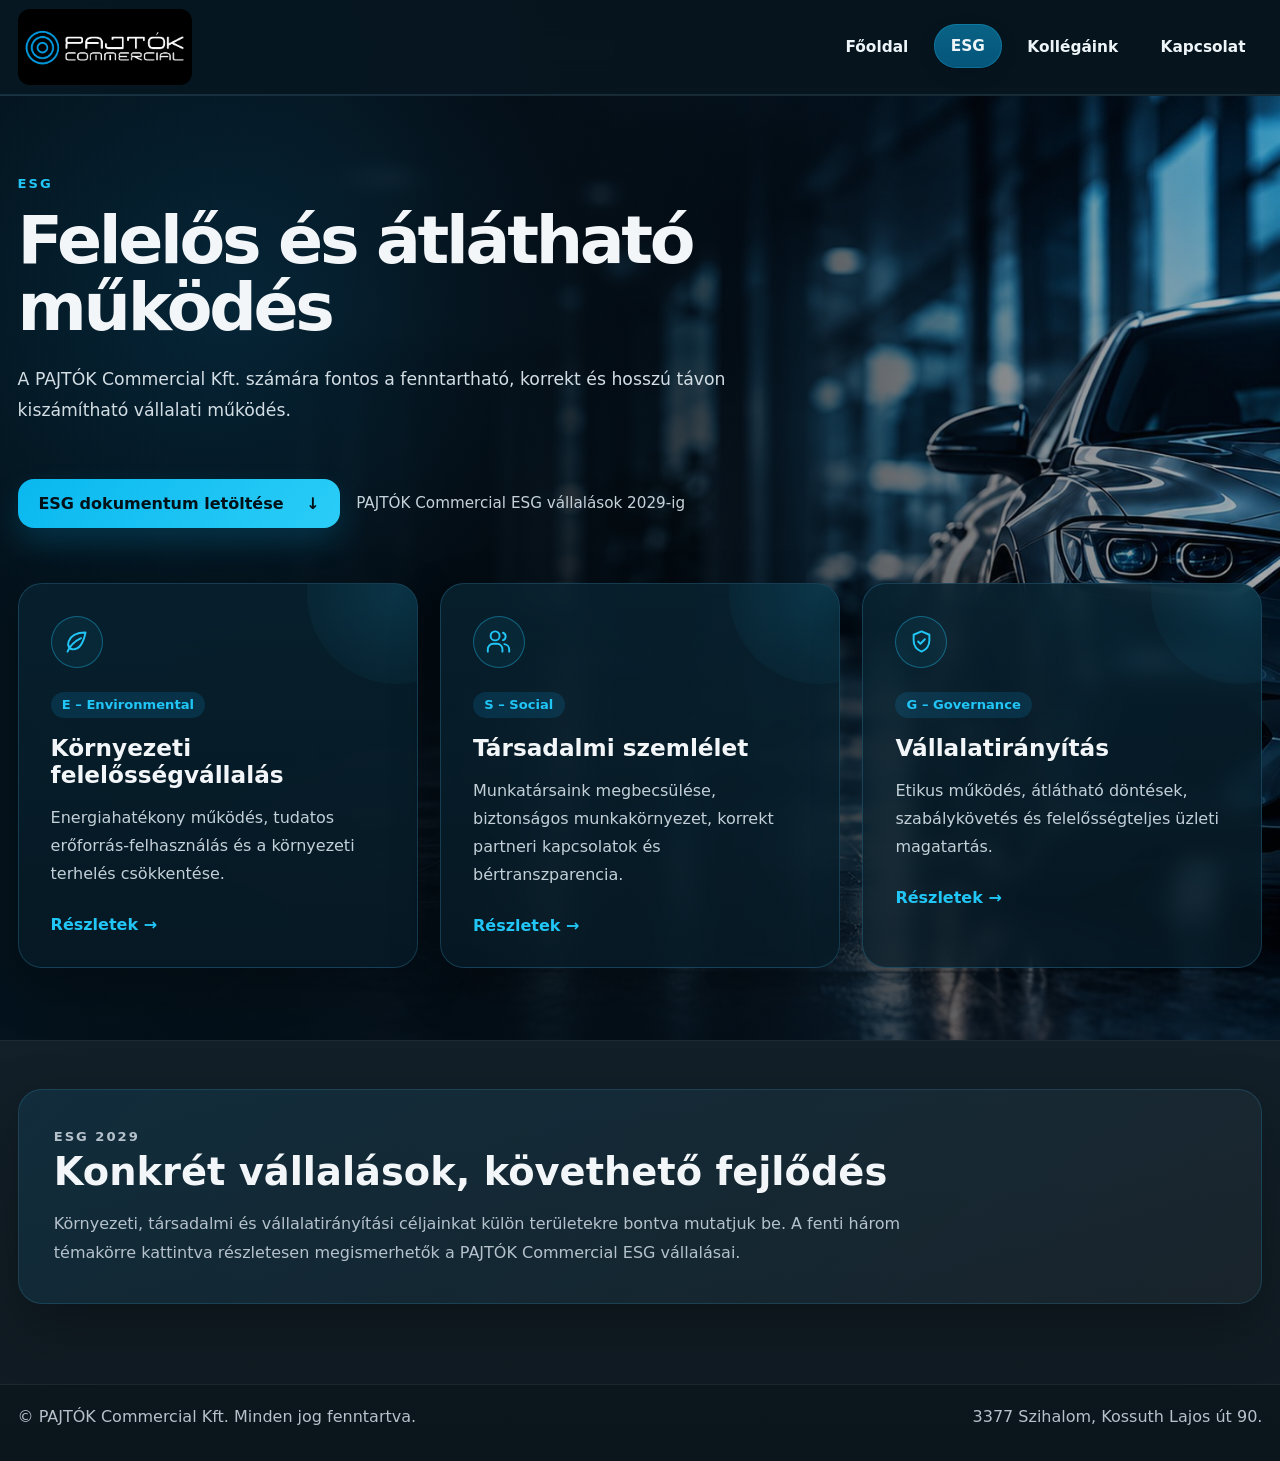
==== commit ffe57a39: "Update esg.html" ====
--- a/esg.html
+++ b/esg.html
@@ -20,8 +20,63 @@
        ESG OLDAL – SAJÁT STÍLUSOK
        ========================================================= */
 
+    .esg-top-bg {
+      position: relative;
+      overflow: hidden;
+
+      border-top: 1px solid rgba(255,255,255,0.05);
+      border-bottom: 1px solid rgba(255,255,255,0.05);
+
+      background:
+        linear-gradient(
+          90deg,
+          rgba(3, 10, 16, 0.96) 0%,
+          rgba(3, 10, 16, 0.90) 34%,
+          rgba(3, 10, 16, 0.68) 58%,
+          rgba(3, 10, 16, 0.30) 82%,
+          rgba(3, 10, 16, 0.12) 100%
+        ),
+        linear-gradient(
+          180deg,
+          rgba(5, 7, 11, 0.12) 0%,
+          rgba(5, 7, 11, 0.34) 100%
+        ),
+        url("hero-car.jpg");
+
+      background-size: cover;
+      background-position: center right;
+      background-repeat: no-repeat;
+    }
+
+    .esg-top-bg::before {
+      content: "";
+      position: absolute;
+      inset: 0;
+      pointer-events: none;
+
+      background:
+        radial-gradient(
+          circle at 18% 22%,
+          rgba(16, 167, 239, 0.14),
+          transparent 28%
+        ),
+        linear-gradient(
+          90deg,
+          rgba(16, 167, 239, 0.05) 0%,
+          transparent 36%
+        );
+    }
+
+    .esg-top-bg .container {
+      position: relative;
+      z-index: 1;
+    }
+
+
+    /* HERO */
+
     .esg-hero {
-      padding: 5.2rem 0 2.5rem;
+      padding: 5rem 0 2.2rem;
     }
 
     .esg-hero-inner {
@@ -40,13 +95,14 @@
     .esg-hero .lead {
       margin-top: 1.5rem;
       max-width: 720px;
+      color: #d3dde4;
     }
 
 
     /* PDF BLOKK */
 
     .esg-download {
-      padding: 0 0 3rem;
+      padding: 0 0 2.6rem;
     }
 
     .esg-download-inner {
@@ -61,7 +117,7 @@
     }
 
     .download-note {
-      color: var(--muted);
+      color: #c6d2da;
       font-size: 0.95rem;
     }
 
@@ -69,7 +125,7 @@
     /* ESG KÁRTYÁK */
 
     .esg-pillars {
-      padding: 1rem 0 5rem;
+      padding: 0.8rem 0 4.5rem;
     }
 
     .esg-grid {
@@ -95,14 +151,16 @@
       background:
         linear-gradient(
           180deg,
-          rgba(255,255,255,0.055),
-          rgba(255,255,255,0.025)
+          rgba(8, 34, 48, 0.86),
+          rgba(7, 27, 39, 0.78)
         );
 
-      border: 1px solid rgba(79,199,255,0.16);
+      border: 1px solid rgba(79,199,255,0.20);
       border-radius: 24px;
 
-      box-shadow: var(--shadow);
+      box-shadow: 0 20px 50px rgba(0,0,0,0.28);
+
+      backdrop-filter: blur(10px);
 
       overflow: hidden;
 
@@ -128,7 +186,7 @@
       background:
         radial-gradient(
           circle,
-          rgba(33,198,247,0.14),
+          rgba(33,198,247,0.13),
           rgba(33,198,247,0)
         );
 
@@ -138,18 +196,18 @@
     .esg-card:hover {
       transform: translateY(-5px);
 
-      border-color: rgba(33,198,247,0.38);
+      border-color: rgba(33,198,247,0.42);
 
       background:
         linear-gradient(
           180deg,
-          rgba(16,167,239,0.09),
-          rgba(255,255,255,0.03)
+          rgba(8, 45, 62, 0.90),
+          rgba(7, 30, 42, 0.82)
         );
     }
 
 
-    /* IKON */
+    /* ESG IKON */
 
     .esg-icon {
       width: 52px;
@@ -176,12 +234,10 @@
       width: 27px;
       height: 27px;
 
-      fill: none;
-
-      stroke: currentColor;
+      fill: none !important;
+      stroke: currentColor !important;
 
       stroke-width: 1.7;
-
       stroke-linecap: round;
       stroke-linejoin: round;
     }
@@ -192,18 +248,14 @@
     }
 
     .esg-card h2 {
-      margin:
-        0 0
-        1rem;
-
+      margin: 0 0 1rem;
       font-size: 1.45rem;
     }
 
     .esg-card p {
       margin: 0;
 
-      color:
-        var(--muted);
+      color: #c3d0d8;
 
       line-height: 1.75;
     }
@@ -213,8 +265,7 @@
 
       margin-top: 1.7rem;
 
-      color:
-        var(--accent-2);
+      color: var(--accent-2);
 
       font-weight: 800;
     }
@@ -223,7 +274,7 @@
     /* ALSÓ ESG BLOKK */
 
     .esg-bottom {
-      padding: 0 0 5rem;
+      padding: 3rem 0 5rem;
     }
 
     .esg-bottom-card {
@@ -285,6 +336,20 @@
           2rem;
       }
 
+      .esg-top-bg {
+        background:
+          linear-gradient(
+            180deg,
+            rgba(3,10,16,0.96) 0%,
+            rgba(3,10,16,0.90) 60%,
+            rgba(3,10,16,0.80) 100%
+          ),
+          url("hero-car.jpg");
+
+        background-size: cover;
+        background-position: 72% center;
+      }
+
     }
 
   </style>
@@ -294,9 +359,7 @@
 <body>
 
 
-  <!-- =====================================================
-       FEJLÉC
-       ===================================================== -->
+  <!-- FEJLÉC -->
 
   <header class="site-header">
 
@@ -359,263 +422,256 @@
 
 
     <!-- =====================================================
-         ESG HERO
+         HÁTTÉRKÉPES FELSŐ ESG BLOKK
          ===================================================== -->
 
-    <section class="esg-hero">
-
-      <div class="container">
-
-        <div class="esg-hero-inner">
-
-          <p class="eyebrow">
-            ESG
-          </p>
-
-          <h1>
-            Felelős és átlátható működés
-          </h1>
-
-          <p class="lead">
-            A PAJTÓK Commercial Kft. számára fontos a fenntartható,
-            korrekt és hosszú távon kiszámítható vállalati működés.
-          </p>
+    <div class="esg-top-bg">
+
+
+      <!-- ESG HERO -->
+
+      <section class="esg-hero">
+
+        <div class="container">
+
+          <div class="esg-hero-inner">
+
+            <p class="eyebrow">
+              ESG
+            </p>
+
+            <h1>
+              Felelős és átlátható működés
+            </h1>
+
+            <p class="lead">
+              A PAJTÓK Commercial Kft. számára fontos a fenntartható,
+              korrekt és hosszú távon kiszámítható vállalati működés.
+            </p>
+
+          </div>
 
         </div>
 
-      </div>
-
-    </section>
+      </section>
+
+
+
+      <!-- PDF LETÖLTÉS -->
+
+      <section class="esg-download">
+
+        <div class="container">
+
+          <div class="esg-download-inner">
+
+            <a
+              href="PAJTOK_Commercial_ESG_2029.pdf"
+              download
+              class="btn btn-primary"
+            >
+              <span>ESG dokumentum letöltése</span>
+              <span>↓</span>
+            </a>
+
+            <span class="download-note">
+              PAJTÓK Commercial ESG vállalások 2029-ig
+            </span>
+
+          </div>
+
+        </div>
+
+      </section>
+
+
+
+      <!-- ESG 3 PILLÉR -->
+
+      <section class="esg-pillars">
+
+        <div class="container">
+
+          <div class="esg-grid">
+
+
+            <!-- ENVIRONMENTAL -->
+
+            <a
+              class="esg-card-link"
+              href="environmental.html"
+            >
+
+              <article class="esg-card">
+
+                <div class="esg-icon">
+
+                  <svg
+                    viewBox="0 0 24 24"
+                    aria-hidden="true"
+                  >
+                    <path
+                      d="M20 4C13 4 7 6.5 5 12c-1.5 4 1 7 4 7 5 0 9-5 11-15Z"
+                    />
+                    <path
+                      d="M4 21c2-5 6-9 12-12"
+                    />
+                  </svg>
+
+                </div>
+
+
+                <span class="pill">
+                  E – Environmental
+                </span>
+
+
+                <h2>
+                  Környezeti felelősségvállalás
+                </h2>
+
+
+                <p>
+                  Energiahatékony működés, tudatos
+                  erőforrás-felhasználás és a környezeti
+                  terhelés csökkentése.
+                </p>
+
+
+                <span class="esg-card-arrow">
+                  Részletek →
+                </span>
+
+              </article>
+
+            </a>
+
+
+
+            <!-- SOCIAL -->
+
+            <a
+              class="esg-card-link"
+              href="social.html"
+            >
+
+              <article class="esg-card">
+
+                <div class="esg-icon">
+
+                  <svg
+                    viewBox="0 0 24 24"
+                    aria-hidden="true"
+                  >
+                    <path
+                      d="M9 11a4 4 0 1 0 0-8 4 4 0 0 0 0 8Z"
+                    />
+                    <path
+                      d="M2.5 21v-2.2A4.8 4.8 0 0 1 7.3 14h3.4a4.8 4.8 0 0 1 4.8 4.8V21"
+                    />
+                    <path
+                      d="M16 4.2a3.5 3.5 0 0 1 0 6.6"
+                    />
+                    <path
+                      d="M17.2 14.3A4.8 4.8 0 0 1 21.5 19v2"
+                    />
+                  </svg>
+
+                </div>
+
+
+                <span class="pill">
+                  S – Social
+                </span>
+
+
+                <h2>
+                  Társadalmi szemlélet
+                </h2>
+
+
+                <p>
+                  Munkatársaink megbecsülése, biztonságos
+                  munkakörnyezet, korrekt partneri kapcsolatok
+                  és bértranszparencia.
+                </p>
+
+
+                <span class="esg-card-arrow">
+                  Részletek →
+                </span>
+
+              </article>
+
+            </a>
+
+
+
+            <!-- GOVERNANCE -->
+
+            <a
+              class="esg-card-link"
+              href="governance.html"
+            >
+
+              <article class="esg-card">
+
+                <div class="esg-icon">
+
+                  <svg
+                    viewBox="0 0 24 24"
+                    aria-hidden="true"
+                  >
+                    <path
+                      d="M12 3 19 6v5c0 4.8-2.8 8.1-7 10-4.2-1.9-7-5.2-7-10V6l7-3Z"
+                    />
+                    <path
+                      d="m9 12 2 2 4-4"
+                    />
+                  </svg>
+
+                </div>
+
+
+                <span class="pill">
+                  G – Governance
+                </span>
+
+
+                <h2>
+                  Vállalatirányítás
+                </h2>
+
+
+                <p>
+                  Etikus működés, átlátható döntések,
+                  szabálykövetés és felelősségteljes üzleti
+                  magatartás.
+                </p>
+
+
+                <span class="esg-card-arrow">
+                  Részletek →
+                </span>
+
+              </article>
+
+            </a>
+
+
+          </div>
+
+        </div>
+
+      </section>
+
+
+    </div>
 
 
 
     <!-- =====================================================
-         PDF LETÖLTÉS
-         ===================================================== -->
-
-    <section class="esg-download">
-
-      <div class="container">
-
-        <div class="esg-download-inner">
-
-          <a
-            href="PAJTOK_Commercial_ESG_2029.pdf"
-            download
-            class="btn btn-primary"
-          >
-            <span>ESG dokumentum letöltése</span>
-            <span>↓</span>
-          </a>
-
-          <span class="download-note">
-            PAJTÓK Commercial ESG vállalások 2029-ig
-          </span>
-
-        </div>
-
-      </div>
-
-    </section>
-
-
-
-    <!-- =====================================================
-         ESG 3 PILLÉR
-         ===================================================== -->
-
-    <section class="esg-pillars">
-
-      <div class="container">
-
-        <div class="esg-grid">
-
-
-          <!-- ENVIRONMENTAL -->
-
-          <a
-            class="esg-card-link"
-            href="environmental.html"
-          >
-
-            <article class="esg-card">
-
-              <div class="esg-icon">
-
-                <svg
-                  viewBox="0 0 24 24"
-                  aria-hidden="true"
-                >
-
-                  <path
-                    d="M20 4C13 4 7 6.5 5 12c-1.5 4 1 7 4 7 5 0 9-5 11-15Z"
-                  />
-
-                  <path
-                    d="M4 21c2-5 6-9 12-12"
-                  />
-
-                </svg>
-
-              </div>
-
-
-              <span class="pill">
-                E – Environmental
-              </span>
-
-
-              <h2>
-                Környezeti felelősségvállalás
-              </h2>
-
-
-              <p>
-                Energiahatékony működés, tudatos
-                erőforrás-felhasználás és a környezeti
-                terhelés csökkentése.
-              </p>
-
-
-              <span class="esg-card-arrow">
-                Részletek →
-              </span>
-
-            </article>
-
-          </a>
-
-
-
-          <!-- SOCIAL -->
-
-          <a
-            class="esg-card-link"
-            href="social.html"
-          >
-
-            <article class="esg-card">
-
-              <div class="esg-icon">
-
-                <svg
-                  viewBox="0 0 24 24"
-                  aria-hidden="true"
-                >
-
-                  <path
-                    d="M9 11a4 4 0 1 0 0-8 4 4 0 0 0 0 8Z"
-                  />
-
-                  <path
-                    d="M2.5 21v-2.2A4.8 4.8 0 0 1 7.3 14h3.4a4.8 4.8 0 0 1 4.8 4.8V21"
-                  />
-
-                  <path
-                    d="M16 4.2a3.5 3.5 0 0 1 0 6.6"
-                  />
-
-                  <path
-                    d="M17.2 14.3A4.8 4.8 0 0 1 21.5 19v2"
-                  />
-
-                </svg>
-
-              </div>
-
-
-              <span class="pill">
-                S – Social
-              </span>
-
-
-              <h2>
-                Társadalmi szemlélet
-              </h2>
-
-
-              <p>
-                Munkatársaink megbecsülése, biztonságos
-                munkakörnyezet, korrekt partneri kapcsolatok
-                és bértranszparencia.
-              </p>
-
-
-              <span class="esg-card-arrow">
-                Részletek →
-              </span>
-
-            </article>
-
-          </a>
-
-
-
-          <!-- GOVERNANCE -->
-
-          <a
-            class="esg-card-link"
-            href="governance.html"
-          >
-
-            <article class="esg-card">
-
-              <div class="esg-icon">
-
-                <svg
-                  viewBox="0 0 24 24"
-                  aria-hidden="true"
-                >
-
-                  <path
-                    d="M12 3 19 6v5c0 4.8-2.8 8.1-7 10-4.2-1.9-7-5.2-7-10V6l7-3Z"
-                  />
-
-                  <path
-                    d="m9 12 2 2 4-4"
-                  />
-
-                </svg>
-
-              </div>
-
-
-              <span class="pill">
-                G – Governance
-              </span>
-
-
-              <h2>
-                Vállalatirányítás
-              </h2>
-
-
-              <p>
-                Etikus működés, átlátható döntések,
-                szabálykövetés és felelősségteljes üzleti
-                magatartás.
-              </p>
-
-
-              <span class="esg-card-arrow">
-                Részletek →
-              </span>
-
-            </article>
-
-          </a>
-
-
-        </div>
-
-      </div>
-
-    </section>
-
-
-
-    <!-- =====================================================
-         ALSÓ ÖSSZEFOGLALÓ
+         ALSÓ ESG BLOKK
          ===================================================== -->
 
     <section class="esg-bottom">
@@ -650,9 +706,7 @@
 
 
 
-  <!-- =====================================================
-       FOOTER
-       ===================================================== -->
+  <!-- FOOTER -->
 
   <footer class="site-footer">
 
@@ -681,7 +735,6 @@
 
     const nav =
       document.querySelector('.site-nav');
-
 
     if (toggle && nav) {
 
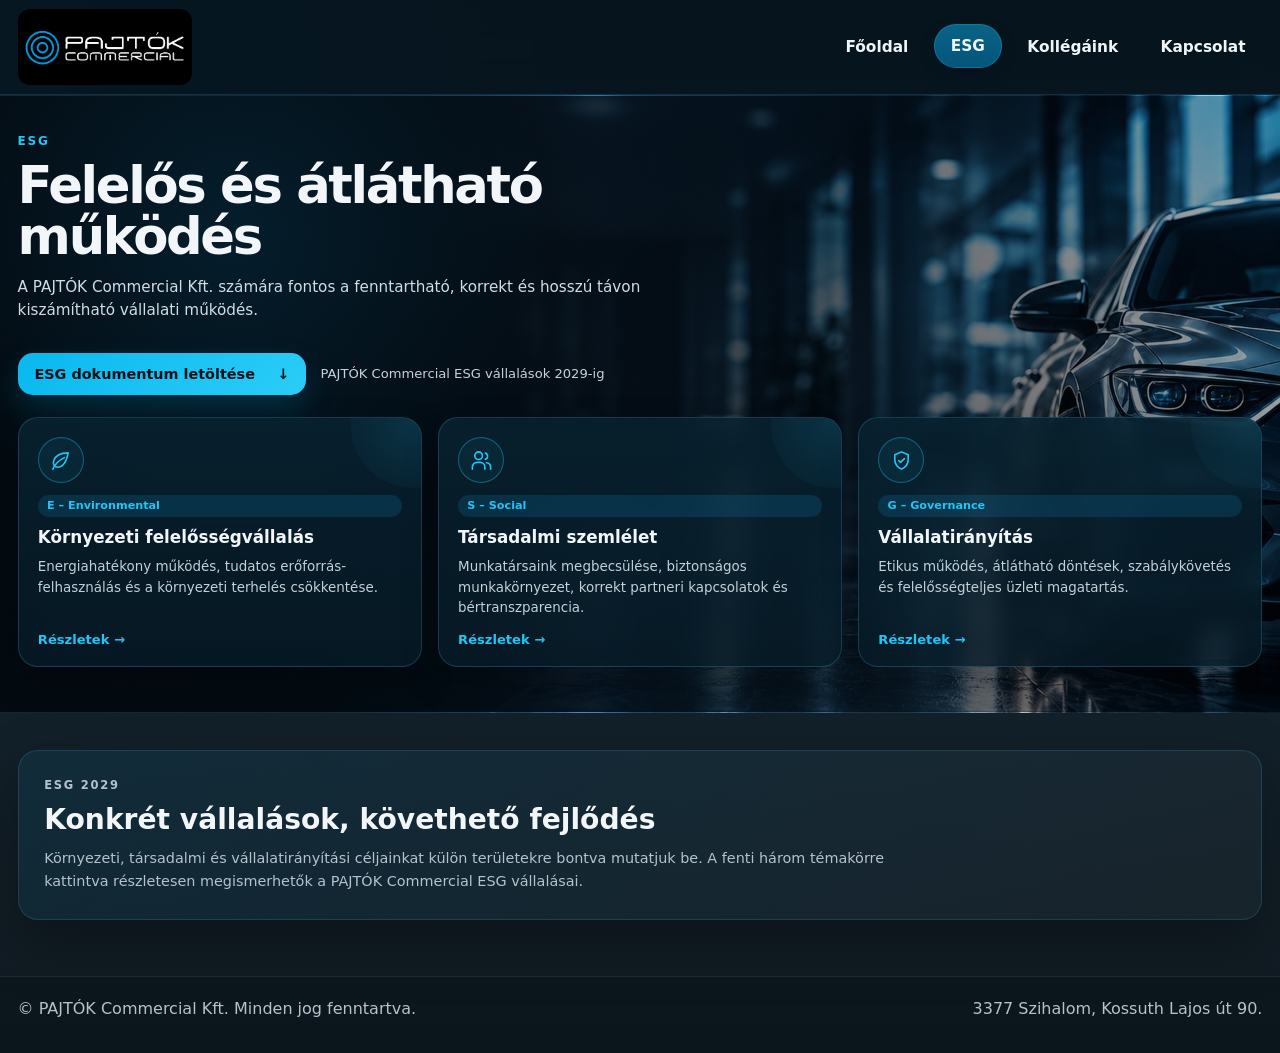
==== commit ebdf65dd: "Update esg.html" ====
--- a/esg.html
+++ b/esg.html
@@ -17,7 +17,7 @@
   <style>
 
     /* =========================================================
-       ESG OLDAL – SAJÁT STÍLUSOK
+       ESG OLDAL – KOMPAKT, EGYSÉGES VERZIÓ
        ========================================================= */
 
     .esg-top-bg {
@@ -30,16 +30,15 @@
       background:
         linear-gradient(
           90deg,
-          rgba(3, 10, 16, 0.96) 0%,
-          rgba(3, 10, 16, 0.90) 34%,
-          rgba(3, 10, 16, 0.68) 58%,
-          rgba(3, 10, 16, 0.30) 82%,
-          rgba(3, 10, 16, 0.12) 100%
+          rgba(3, 10, 16, 0.97) 0%,
+          rgba(3, 10, 16, 0.92) 34%,
+          rgba(3, 10, 16, 0.66) 60%,
+          rgba(3, 10, 16, 0.22) 100%
         ),
         linear-gradient(
           180deg,
-          rgba(5, 7, 11, 0.12) 0%,
-          rgba(5, 7, 11, 0.34) 100%
+          rgba(5, 7, 11, 0.10) 0%,
+          rgba(5, 7, 11, 0.30) 100%
         ),
         url("hero-car.jpg");
 
@@ -57,13 +56,8 @@
       background:
         radial-gradient(
           circle at 18% 22%,
-          rgba(16, 167, 239, 0.14),
+          rgba(16, 167, 239, 0.12),
           transparent 28%
-        ),
-        linear-gradient(
-          90deg,
-          rgba(16, 167, 239, 0.05) 0%,
-          transparent 36%
         );
     }
 
@@ -73,101 +67,138 @@
     }
 
 
-    /* HERO */
+    /* =========================================================
+       HERO
+       ========================================================= */
 
     .esg-hero {
-      padding: 5rem 0 2.2rem;
+      padding: 2.4rem 0 1.2rem;
     }
 
     .esg-hero-inner {
-      max-width: 1000px;
+      max-width: 760px;
+    }
+
+    .esg-hero .eyebrow {
+      margin-bottom: 0.7rem;
+      font-size: 0.75rem;
     }
 
     .esg-hero h1 {
       margin: 0;
-      max-width: 950px;
-
-      font-size: clamp(3rem, 5.2vw, 5rem);
+
+      max-width: 760px;
+
+      font-size: clamp(2.7rem, 4vw, 3.8rem);
       line-height: 1;
-      letter-spacing: -0.05em;
+      letter-spacing: -0.045em;
     }
 
     .esg-hero .lead {
-      margin-top: 1.5rem;
-      max-width: 720px;
-      color: #d3dde4;
-    }
-
-
-    /* PDF BLOKK */
+      margin-top: 0.85rem;
+      margin-bottom: 0;
+
+      max-width: 630px;
+
+      color: #d1dce3;
+
+      font-size: 0.95rem;
+      line-height: 1.55;
+    }
+
+
+    /* =========================================================
+       PDF LETÖLTÉS
+       ========================================================= */
 
     .esg-download {
-      padding: 0 0 2.6rem;
+      padding: 0.7rem 0 1.4rem;
     }
 
     .esg-download-inner {
       display: flex;
       align-items: center;
-      gap: 1rem;
+      gap: 0.9rem;
       flex-wrap: wrap;
     }
 
     .esg-download .btn {
-      min-width: 280px;
+      min-width: 245px;
+
+      padding: 0.8rem 1.05rem;
+
+      border-radius: 15px;
+
+      font-size: 0.9rem;
     }
 
     .download-note {
       color: #c6d2da;
-      font-size: 0.95rem;
-    }
-
-
-    /* ESG KÁRTYÁK */
+
+      font-size: 0.82rem;
+    }
+
+
+    /* =========================================================
+       ESG KÁRTYÁK
+       ========================================================= */
 
     .esg-pillars {
-      padding: 0.8rem 0 4.5rem;
+      padding: 0 0 2.8rem;
     }
 
     .esg-grid {
       display: grid;
+
       grid-template-columns: repeat(3, 1fr);
-      gap: 1.4rem;
+
+      gap: 1rem;
     }
 
     .esg-card-link {
       display: block;
+
+      height: 100%;
+
       color: inherit;
+
       text-decoration: none;
-      height: 100%;
     }
 
     .esg-card {
       position: relative;
 
+      display: flex;
+      flex-direction: column;
+
+      min-height: 230px;
       height: 100%;
 
-      padding: 2rem;
+      padding: 1.2rem;
+
+      overflow: hidden;
 
       background:
         linear-gradient(
           180deg,
-          rgba(8, 34, 48, 0.86),
-          rgba(7, 27, 39, 0.78)
+          rgba(8, 34, 48, 0.88),
+          rgba(7, 27, 39, 0.80)
         );
 
-      border: 1px solid rgba(79,199,255,0.20);
-      border-radius: 24px;
-
-      box-shadow: 0 20px 50px rgba(0,0,0,0.28);
+      border:
+        1px solid rgba(79,199,255,0.20);
+
+      border-radius: 20px;
+
+      box-shadow:
+        0 16px 36px rgba(0,0,0,0.24);
 
       backdrop-filter: blur(10px);
 
-      overflow: hidden;
-
       transition:
-        transform 0.25s ease,
-        border-color 0.25s ease,
-        background 0.25s ease;
+        transform 0.22s ease,
+        border-color 0.22s ease,
+        background 0.22s ease;
     }
 
     .esg-card::before {
@@ -175,18 +206,18 @@
 
       position: absolute;
 
-      width: 180px;
-      height: 180px;
-
-      right: -70px;
-      top: -80px;
+      width: 125px;
+      height: 125px;
+
+      right: -55px;
+      top: -55px;
 
       border-radius: 50%;
 
       background:
         radial-gradient(
           circle,
-          rgba(33,198,247,0.13),
+          rgba(33,198,247,0.12),
           rgba(33,198,247,0)
         );
 
@@ -194,26 +225,29 @@
     }
 
     .esg-card:hover {
-      transform: translateY(-5px);
-
-      border-color: rgba(33,198,247,0.42);
+      transform: translateY(-3px);
+
+      border-color:
+        rgba(33,198,247,0.40);
 
       background:
         linear-gradient(
           180deg,
-          rgba(8, 45, 62, 0.90),
-          rgba(7, 30, 42, 0.82)
+          rgba(8, 44, 60, 0.94),
+          rgba(6, 30, 42, 0.86)
         );
     }
 
 
-    /* ESG IKON */
+    /* =========================================================
+       ESG IKON
+       ========================================================= */
 
     .esg-icon {
-      width: 52px;
-      height: 52px;
-
-      margin-bottom: 1.5rem;
+      width: 46px;
+      height: 46px;
+
+      margin-bottom: 0.75rem;
 
       display: grid;
       place-items: center;
@@ -231,8 +265,8 @@
     }
 
     .esg-icon svg {
-      width: 27px;
-      height: 27px;
+      width: 23px;
+      height: 23px;
 
       fill: none !important;
       stroke: currentColor !important;
@@ -243,13 +277,23 @@
     }
 
 
+    /* =========================================================
+       ESG KÁRTYA SZÖVEGEK
+       ========================================================= */
+
     .esg-card .pill {
-      margin-bottom: 1rem;
+      margin-bottom: 0.65rem;
+
+      padding: 0.26rem 0.58rem;
+
+      font-size: 0.7rem;
     }
 
     .esg-card h2 {
-      margin: 0 0 1rem;
-      font-size: 1.45rem;
+      margin: 0 0 0.55rem;
+
+      font-size: 1.05rem;
+      line-height: 1.25;
     }
 
     .esg-card p {
@@ -257,72 +301,77 @@
 
       color: #c3d0d8;
 
-      line-height: 1.75;
+      font-size: 0.84rem;
+      line-height: 1.55;
     }
 
     .esg-card-arrow {
       display: inline-flex;
 
-      margin-top: 1.7rem;
+      margin-top: auto;
+      padding-top: 0.8rem;
 
       color: var(--accent-2);
 
+      font-size: 0.82rem;
       font-weight: 800;
     }
 
 
-    /* ALSÓ ESG BLOKK */
+    /* =========================================================
+       ALSÓ ESG BLOKK
+       ========================================================= */
 
     .esg-bottom {
-      padding: 3rem 0 5rem;
+      padding: 2.3rem 0 3.5rem;
     }
 
     .esg-bottom-card {
-      padding: 2.2rem;
+      padding: 1.6rem;
 
       border:
-        1px solid
-        rgba(79,199,255,0.16);
-
-      border-radius: 24px;
+        1px solid rgba(79,199,255,0.16);
+
+      border-radius: 20px;
 
       background:
         linear-gradient(
           135deg,
-          rgba(16,167,239,0.10),
-          rgba(255,255,255,0.035)
+          rgba(16,167,239,0.09),
+          rgba(255,255,255,0.03)
         );
 
-      box-shadow:
-        var(--shadow);
+      box-shadow: var(--shadow);
+    }
+
+    .esg-bottom-card .eyebrow {
+      margin-bottom: 0.6rem;
+      font-size: 0.72rem;
     }
 
     .esg-bottom-card h2 {
-      margin:
-        0 0
-        1rem;
-
-      font-size:
-        clamp(
-          1.8rem,
-          3vw,
-          2.6rem
-        );
+      margin: 0 0 0.65rem;
+
+      font-size: clamp(1.5rem, 2.2vw, 2rem);
+
+      line-height: 1.15;
     }
 
     .esg-bottom-card p {
       margin: 0;
 
-      max-width: 900px;
-
-      color:
-        var(--muted);
-
-      line-height: 1.8;
-    }
-
-
-    /* MOBIL */
+      max-width: 880px;
+
+      color: var(--muted);
+
+      font-size: 0.9rem;
+      line-height: 1.6;
+    }
+
+
+    /* =========================================================
+       RESPONSIVE
+       ========================================================= */
 
     @media (max-width: 920px) {
 
@@ -331,9 +380,7 @@
       }
 
       .esg-hero {
-        padding:
-          3.5rem 0
-          2rem;
+        padding: 2.2rem 0 1.2rem;
       }
 
       .esg-top-bg {
@@ -350,6 +397,29 @@
         background-position: 72% center;
       }
 
+      .esg-download-inner {
+        align-items: flex-start;
+        flex-direction: column;
+      }
+
+    }
+
+
+    @media (max-width: 700px) {
+
+      .esg-hero h1 {
+        font-size: clamp(2.5rem, 11vw, 3.6rem);
+      }
+
+      .esg-download .btn {
+        width: 100%;
+        min-width: 0;
+      }
+
+      .esg-card {
+        min-height: 0;
+      }
+
     }
 
   </style>
@@ -359,7 +429,9 @@
 <body>
 
 
-  <!-- FEJLÉC -->
+  <!-- =====================================================
+       FEJLÉC
+       ===================================================== -->
 
   <header class="site-header">
 
@@ -428,7 +500,7 @@
     <div class="esg-top-bg">
 
 
-      <!-- ESG HERO -->
+      <!-- HERO -->
 
       <section class="esg-hero">
 
@@ -457,7 +529,9 @@
 
 
 
-      <!-- PDF LETÖLTÉS -->
+      <!-- =====================================================
+           PDF LETÖLTÉS
+           ===================================================== -->
 
       <section class="esg-download">
 
@@ -486,7 +560,9 @@
 
 
 
-      <!-- ESG 3 PILLÉR -->
+      <!-- =====================================================
+           ESG 3 PILLÉR
+           ===================================================== -->
 
       <section class="esg-pillars">
 
@@ -706,7 +782,9 @@
 
 
 
-  <!-- FOOTER -->
+  <!-- =====================================================
+       FOOTER
+       ===================================================== -->
 
   <footer class="site-footer">
 
@@ -726,7 +804,9 @@
 
 
 
-  <!-- MOBIL MENÜ -->
+  <!-- =====================================================
+       MOBIL MENÜ
+       ===================================================== -->
 
   <script>
 
--- a/styles.css
+++ b/styles.css
@@ -1815,3 +1815,34 @@
   fill: none !important;
   stroke: #21c6f7 !important;
 }
+/* ESG OLDAL FINOMHANGOLÁS */
+
+.esg-hero {
+  padding-top: 4.2rem;
+  padding-bottom: 1.8rem;
+}
+
+.esg-hero h1 {
+  font-size: clamp(2.8rem, 4.5vw, 4.4rem);
+}
+
+.esg-download {
+  padding-bottom: 2rem;
+}
+
+.esg-pillars {
+  padding-top: 0.4rem;
+  padding-bottom: 3.5rem;
+}
+
+.esg-card {
+  padding: 1.7rem;
+}
+
+.esg-card h2 {
+  font-size: 1.35rem;
+}
+
+.esg-icon {
+  margin-bottom: 1.2rem;
+}
